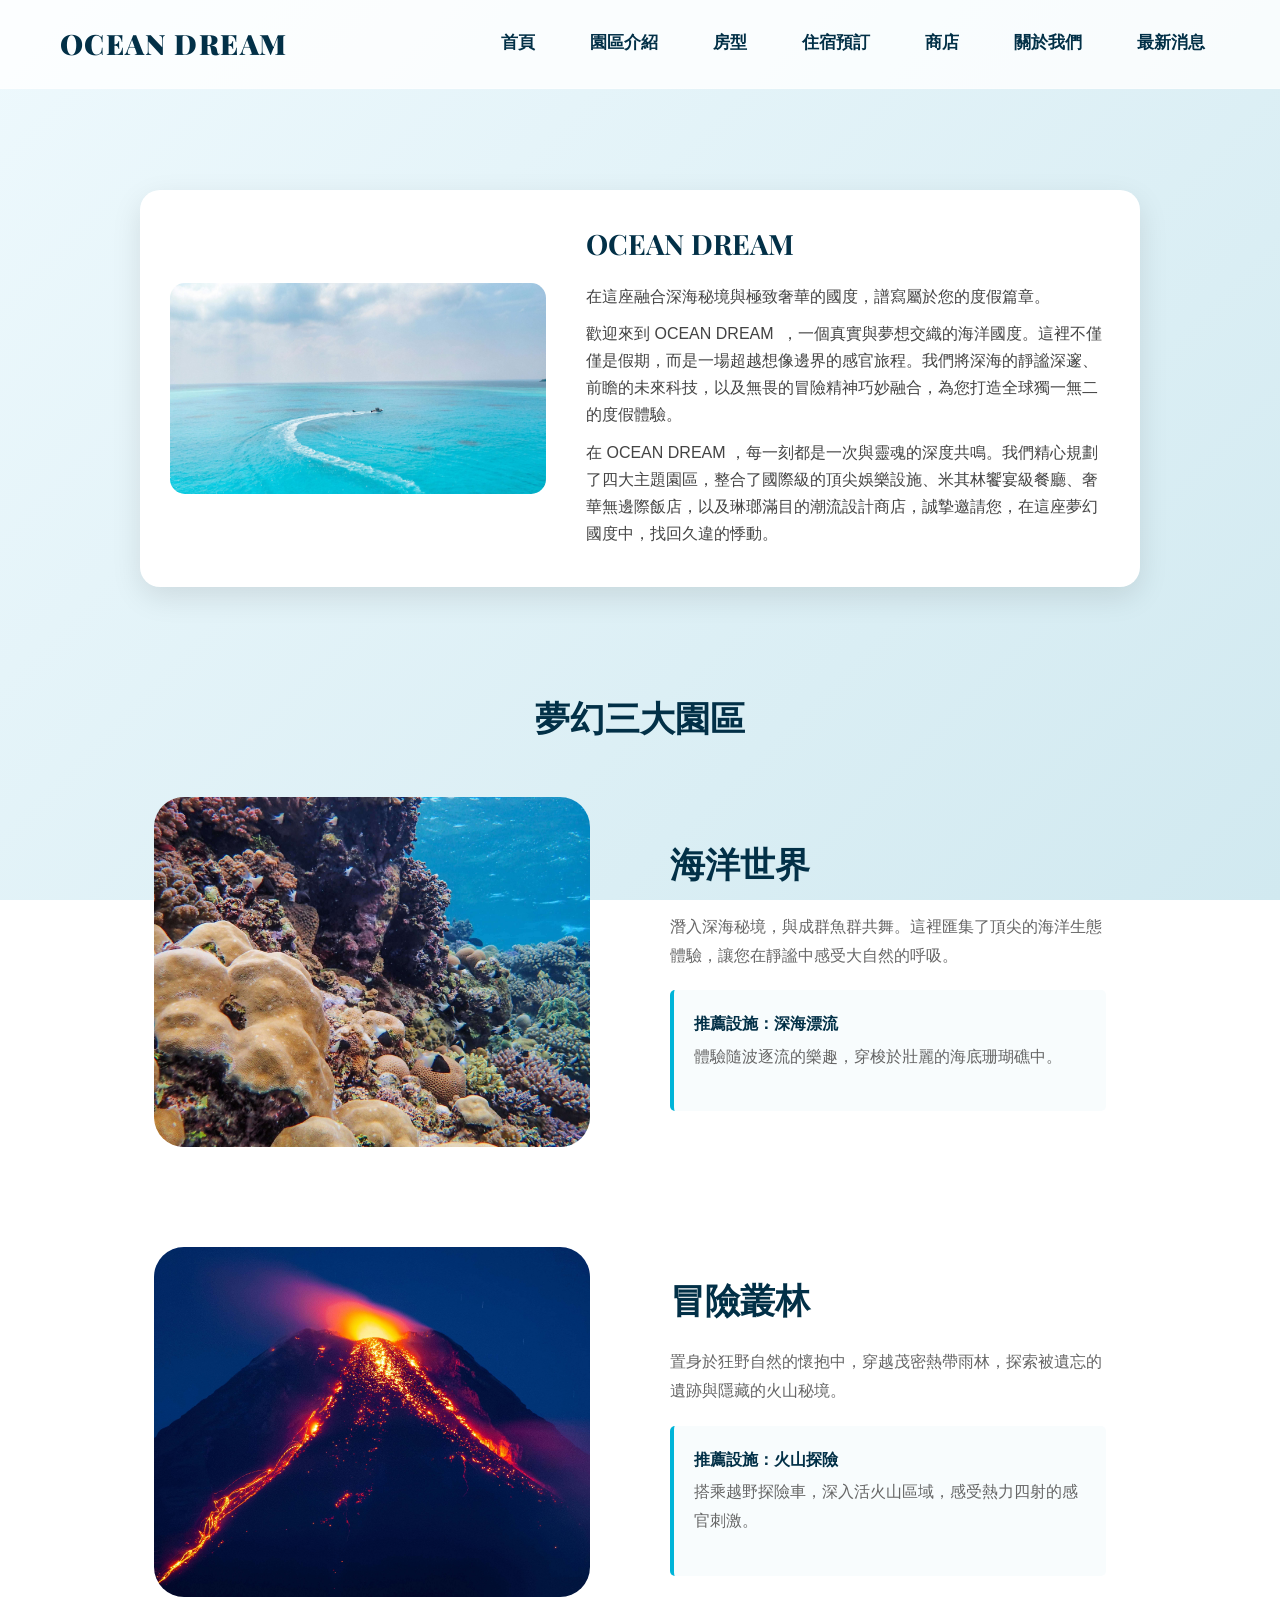
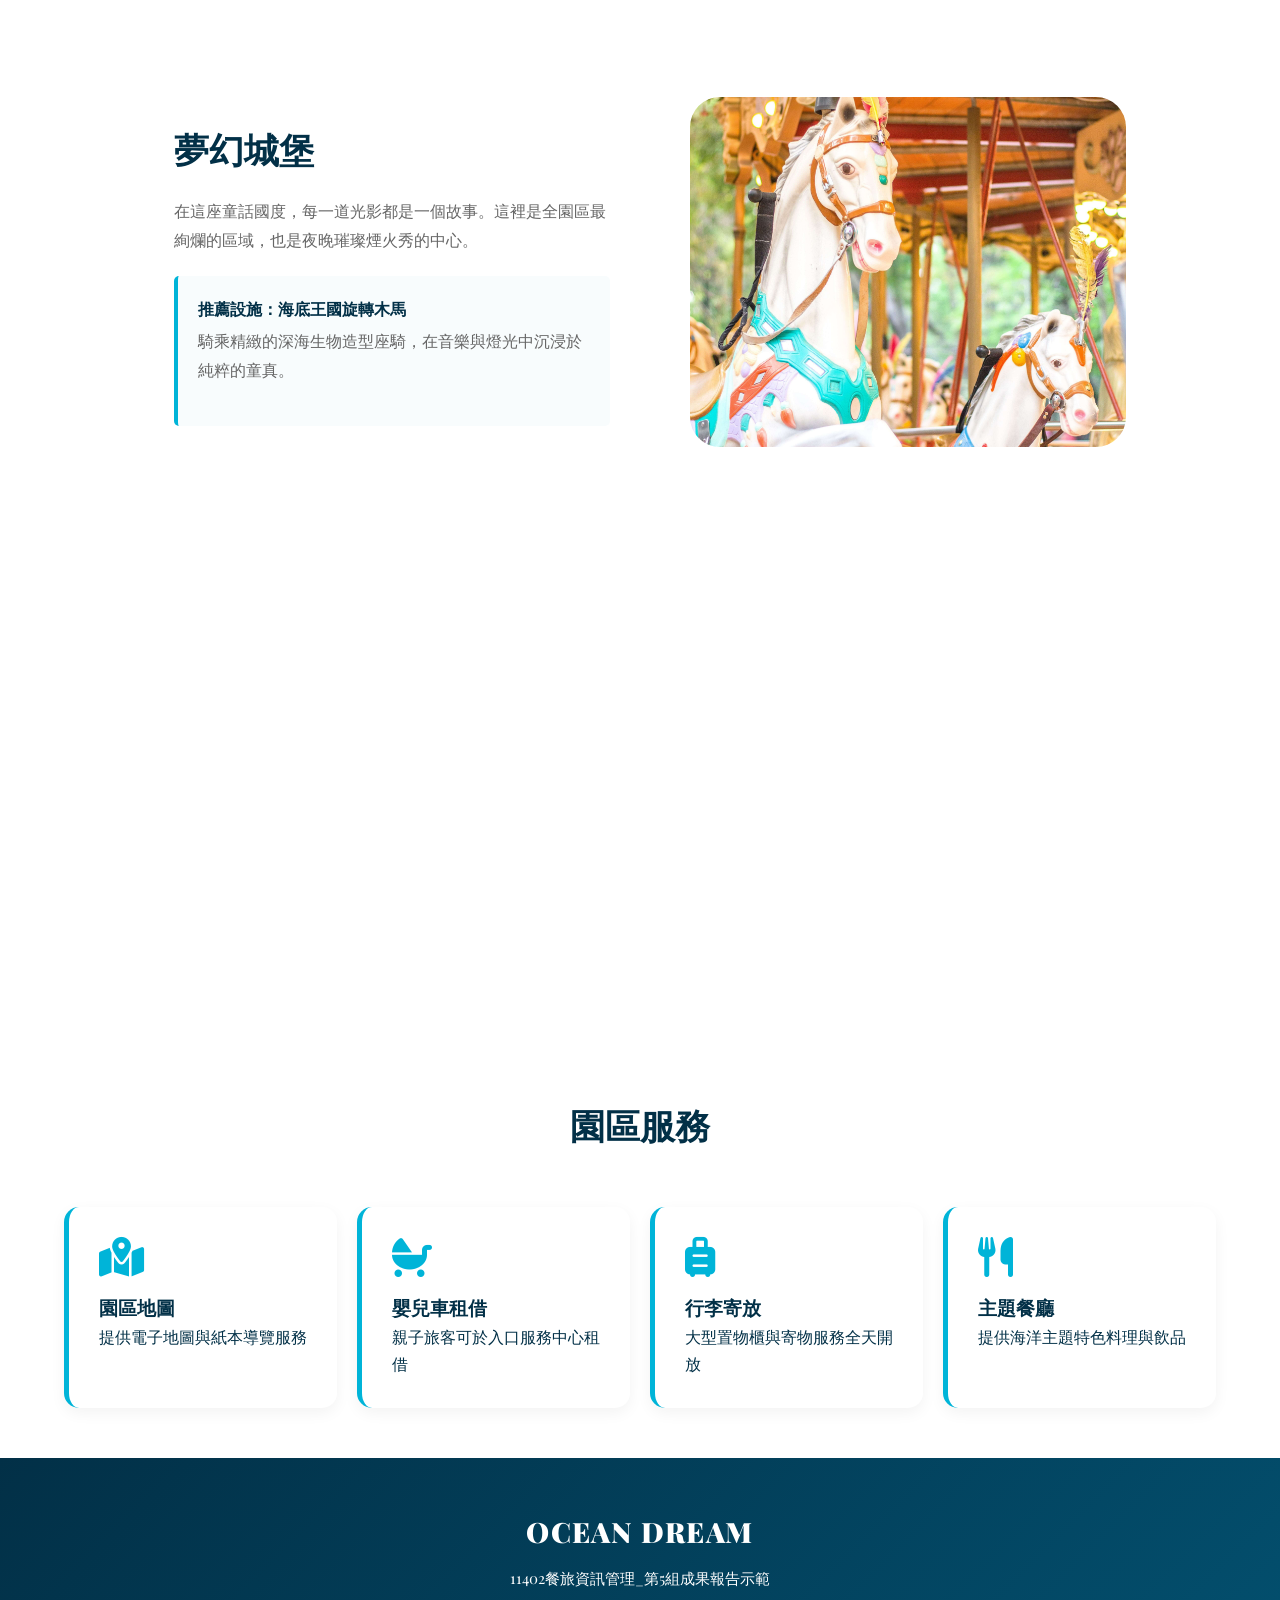
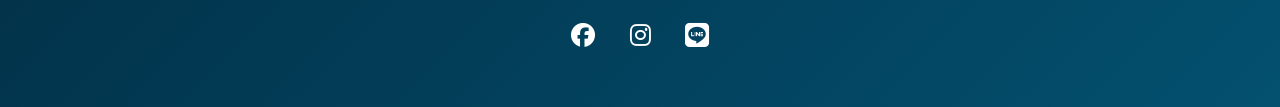
==== OCEAN DREAM/introduction.html @ 83efff12 "Add files via upload 11402餐旅資訊管理_第5組成果報告示範" ====
<!doctype html>
<html lang="zh-Hant-TW">
<head>
    <meta charset="utf-8">
    <link href="style.css" rel="stylesheet" type="text/css">
	<link rel="stylesheet" href="https://cdnjs.cloudflare.com/ajax/libs/font-awesome/6.5.1/css/all.min.css">
	<link rel="preconnect" href="https://fonts.googleapis.com">
<link rel="preconnect" href="https://fonts.gstatic.com" crossorigin>
<link href="https://fonts.googleapis.com/css2?family=Playfair+Display:wght@400;700;1000&display=swap" rel="stylesheet">
	
</head>


<nav class="navbar">
    <div class="logo">Ocean Dream</div>

    <ul class="nav-links">
        <li><a href="index.html">首頁</a></li>
        <li><a href="introduction.html">園區介紹</a></li>
        <li><a href="room.html">房型</a></li>
        <li><a href="order.html">住宿預訂</a></li>
        <li><a href="shop.html">商店</a></li>
        <li><a href="about.html">關於我們</a></li>
        <li><a href="news.html">最新消息</a></li>
    </ul>
</nav>
	<body class="page-intro">
<!-- Hero -->
	

<!-- ===== About ===== -->
<section>

    <div class="card-container">

        <div class="tour-card" style="width:100%; max-width:1000px;">
            <div class="card-content">

                <img src="images/intro1.jpg" alt="Ocean Dream">

                <div class="card-text">
                    <h3>OCEAN DREAM </h3>
                    <p class="highlight-text">在這座融合深海秘境與極致奢華的國度，譜寫屬於您的度假篇章。</p>
            
            <p>歡迎來到 OCEAN DREAM&nbsp; ，一個真實與夢想交織的海洋國度。這裡不僅僅是假期，而是一場超越想像邊界的感官旅程。我們將深海的靜謐深邃、前瞻的未來科技，以及無畏的冒險精神巧妙融合，為您打造全球獨一無二的度假體驗。</p>
      
            <p>在 OCEAN DREAM ，每一刻都是一次與靈魂的深度共鳴。我們精心規劃了四大主題園區，整合了國際級的頂尖娛樂設施、米其林饗宴級餐廳、奢華無邊際飯店，以及琳瑯滿目的潮流設計商店，誠摯邀請您，在這座夢幻國度中，找回久違的悸動。</p>
                </div>

            </div>
        </div>

    </div>
</section>

<!-- ===== Zones ===== -->
<section class="theme-park-section">
    <h2 class="section-title">夢幻三大園區</h2>

    <div class="park-item">
        <div class="park-img"><img src="images/intro2.jpg" alt="海洋世界"></div>
        <div class="park-desc">
            <h3>海洋世界</h3>
            <p>潛入深海秘境，與成群魚群共舞。這裡匯集了頂尖的海洋生態體驗，讓您在靜謐中感受大自然的呼吸。</p>
            <div class="highlight-ride">
                <strong>推薦設施：深海漂流</strong>
                <p>體驗隨波逐流的樂趣，穿梭於壯麗的海底珊瑚礁中。</p>
            </div>
        </div>
    </div>

    <div class="park-item">
        <div class="park-img"><img src="images/intro5.jpg" alt="冒險叢林"></div>
        <div class="park-desc">
            <h3>冒險叢林</h3>
            <p>置身於狂野自然的懷抱中，穿越茂密熱帶雨林，探索被遺忘的遺跡與隱藏的火山秘境。</p>
            <div class="highlight-ride">
                <strong>推薦設施：火山探險</strong>
                <p>搭乘越野探險車，深入活火山區域，感受熱力四射的感官刺激。</p>
            </div>
        </div>
    </div>

    <div class="park-item reverse">
        <div class="park-img"><img src="images/intro4.jpg" alt="夢幻城堡"></div>
        <div class="park-desc">
            <h3>夢幻城堡</h3>
            <p>在這座童話國度，每一道光影都是一個故事。這裡是全園區最絢爛的區域，也是夜晚璀璨煙火秀的中心。</p>
            <div class="highlight-ride">
                <strong>推薦設施：海底王國旋轉木馬</strong>
                <p>騎乘精緻的深海生物造型座騎，在音樂與燈光中沉浸於純粹的童真。</p>
            </div>
        </div>
    </div>
    </section>

<!-- ===== Show ===== -->
<section class="show-hero">
    <div class="hero-overlay"></div>
    <div class="hero-content">
        <h1>夜間煙火光影秀</h1>
        <p>每晚 8:00 盛大演出</p>
    </div>
</section>

<!-- ===== Services ===== -->
<!-- ===== Services 修正後結構 ===== -->
<section class="service-section">
    <div class="section-title"><strong>園區服務</strong></div>
    <!-- 這裡只留一個 .service-list -->
    <div class="service-list">
        <div class="service-item">
            <i class="fa-solid fa-map-location-dot"></i>
            <h3>園區地圖</h3>
            <p>提供電子地圖與紙本導覽服務</p>
        </div>
        <div class="service-item">
            <i class="fa-solid fa-baby-carriage"></i>
            <h3>嬰兒車租借</h3>
            <p>親子旅客可於入口服務中心租借</p>
        </div>
        <div class="service-item">
            <i class="fa-solid fa-suitcase-rolling"></i>
            <h3>行李寄放</h3>
            <p>大型置物櫃與寄物服務全天開放</p>
        </div>
        <div class="service-item">
            <i class="fa-solid fa-utensils"></i>
            <h3>主題餐廳</h3>
            <p>提供海洋主題特色料理與飲品</p>
        </div>
    </div>
</section>
</body>
<footer>
		<div class="footer-logo">Ocean Dream</div>
    	<p>11402餐旅資訊管理_第5組成果報告示範</p>

    	<div class="social-icons">
        	<a href="#"><i class="fab fa-facebook"></i></a>
        	<a href="#"><i class="fab fa-instagram"></i></a>
        	<a href="#"><i class="fab fa-line"></i></a>
        	
    	</div>
	</footer>
</html>
---- OCEAN DREAM/style.css ----
/* ===== Reset ===== */
:root {
    --primary: #00b4d8;
    --secondary: #023047;
    --white: #ffffff;
    --page-bg: #f4f9fc;
    --card-shadow: 0 10px 30px rgba(2, 48, 71, 0.08);
    --light-bg: #eaf3f8;
}

* {
    padding: 0;
    margin: 0; /* 修正：統一改為 margin: 0 */
    box-sizing: border-box;
}
/* 定義淡入動畫 */
@keyframes fadeIn {
    from { opacity: 0; transform: translateY(10px); }
    to { opacity: 1; transform: translateY(0); }
}

/* 應用動畫到頁面內容 */
body {
    animation: fadeIn 0.8s ease-out forwards;
}
body {
    font-family: 'Segoe UI', Tahoma, sans-serif;
    background: linear-gradient(135deg, #eef9fd, #d1e9f0);
    background-attachment: fixed;
    color: var(--secondary);
    line-height: 1.7;
    overflow-x: hidden;
    animation: fadeIn 0.8s ease-out forwards;
}
/* 修改這段即可：讓標題專用優雅字體 */
h1, h2, h3, .logo, .footer-logo { font-family: 'Playfair Display', serif; }


/* ===== Navbar ===== */
.navbar {
    position: fixed;
    top: 0;
    width: 100%;
    display: flex;
    justify-content: space-between;
    align-items: center;
    padding: 20px 60px;
    background: rgba(255, 255, 255, 0.8);
    backdrop-filter: blur(12px);
    border-bottom: 1px solid rgba(255, 255, 255, 0.3);
    z-index: 1000;
}

.logo {
    /* Logo 仍保留 Playfair Display 展現高級渡假村氛圍 */
    font-family: 'Playfair Display', serif;
    font-size: 28px;
    font-weight: 1000;
    color: #023047;
    letter-spacing: 0.05em;
    text-transform: uppercase;
}

.navbar ul {
    display: flex;
    list-style: none;
}

.navbar li {
    margin-left: 25px;
}

/* 導覽列極簡線條風格 */
.navbar a {
    text-decoration: none;
    color: #023047;
    font-family: 'Segoe UI', sans-serif;
    font-weight: 750;
    font-size: 17px;
    padding: 15px;
    transition: 0.3s;
    position: relative;
    background: transparent !important;
}

.navbar a:hover {
    color: #0077b6;
}

.navbar a::after {
    content: '';
    position: absolute;
    bottom: 5px;
    left: 50%;
    width: 0;
    height: 1.5px;
    background: #0077b6;
    transition: 0.3s ease-out;
    transform: translateX(-50%);
}

.navbar a:hover::after {
    width: 50%;
}

/* ===== Hero (首頁版) ===== */
/* 全站與頁面背景 */
.page-index {
	font-family: 'Playfair Display', serif;
    background-color: var(--page-bg);
}

/* ===== Hero (首頁版) ===== */
.page-index .hero {
    height: 100vh;
    background: linear-gradient(rgba(2, 48, 71, 0.6), rgba(2, 48, 71, 0.6)),url('images/index1.jpg');
    background-size: cover;
    background-position: center;
    display: flex;
    justify-content: center;
    align-items: center;
    text-align: center;
    color: #FFFFFF;
}
.page-index .hero-content h1 { font-size: 4rem; margin-bottom: 20px; font-weight: 800; }
.page-index .hero-content p { font-size: 1.5rem; margin-bottom: 30px; }
.page-index .cta-btn {
    background-color: #00b4d8;
    color: var(--white);
    padding: 15px 40px;
    border-radius: 50px;
    text-decoration: none;
    font-weight: bold;
    transition: .3s;
    display: inline-block;
}
.page-index .cta-btn:hover { transform: scale(1.05); box-shadow: 0 5px 15px rgba(0, 180, 216, 0.4); }

/* ===== Section Titles ===== */
.page-index section { padding: 80px 5%; }
.page-index .section-title { 
    text-align: center; font-size: 2.2rem; margin-bottom: 50px; 
    color: var(--secondary); font-weight: 800; 
}

/* ===== Featured Tours (卡片區) ===== */
.page-index .card-container { display: flex; justify-content: center; gap: 30px; flex-wrap: wrap; }
.page-index .tour-card { 
    width: 280px; background: var(--white); border-radius: 20px; overflow: hidden; 
    box-shadow: var(--card-shadow); transition: .3s; text-align: center; padding-bottom: 20px; 
}
.page-index .tour-card:hover { transform: translateY(-10px); }
.page-index .tour-card img { width: 100%; height: 200px; object-fit: cover; margin-bottom: 15px; }
/* 已修正：將 .page-home 改回 .page-index */
.page-index .tour-card h3 { margin: 10px 0; font-size: 1.5rem; color: var(--secondary); }
.page-index .tour-card hr { width: 50px; margin: 10px auto; border: 2px solid var(--primary); }

/* ===== Advantages (優勢區背景加深) ===== */
.page-index .advantages { background: #eaf3f8; } /* 這裡比全站背景稍微深一點點，創造層次 */
.page-index .advantages-container { display: grid; grid-template-columns: repeat(auto-fit, minmax(250px, 1fr)); gap: 30px; }
.page-index .advantage-card { background: var(--white); padding: 40px; border-radius: 20px; text-align: center; box-shadow: 0 5px 15px rgba(0,0,0,0.05); }
.page-index .advantage-card i { font-size: 3rem; color: var(--primary); margin-bottom: 20px; }

/* ===== Category Cards (園區展示) ===== */
.page-index .category-cards { display: flex; justify-content: center; gap: 20px; flex-wrap: wrap; }
.page-index .category-card { width: 250px; height: 350px; border-radius: 20px; overflow: hidden; position: relative; cursor: pointer; }
.page-index .category-card img { width: 100%; height: 100%; object-fit: cover; transition: .5s; }
.page-index .category-card:hover img { transform: scale(1.1); }
.page-index .category-card h3 { position: absolute; bottom: 20px; width: 100%; text-align: center; color: white; font-size: 1.5rem; text-shadow: 0 2px 5px rgba(0,0,0,0.5); }



/* ===== 園區介紹區塊 ===== */
.page-intro section { padding: 50px 5%; }
.page-intro .section-title { text-align: center; font-size: 2.2rem; margin-bottom: 50px; color: var(--secondary); font-weight: 800; }

.page-intro .card-container { display: flex; justify-content: center; gap: 30px; flex-wrap: wrap; }
.page-intro .tour-card { background: var(--white); border-radius: 20px; overflow: hidden; box-shadow: 0 10px 30px rgba(0,0,0,0.1); transition: .3s; margin-top: 140px;}
.page-intro .card-content { display: flex; align-items: center; gap: 40px; padding: 30px; }
.page-intro .card-content img { width: 40%; height: auto; border-radius: 15px; }
.page-intro .card-text { flex: 1; }
.page-intro .card-text h3 { margin-bottom: 15px; font-size: 28px; color: var(--secondary); }
.page-intro .card-text p { margin-bottom: 10px; font-size: 16px; color: #444; }

.page-intro .theme-park-section { padding: 50px 5%; max-width: 1100px; margin: 0 auto; }

.page-intro .park-item {
    display: flex;
    align-items: center;
    gap: 60px;
    margin-bottom: 100px;
}

.page-intro .park-item.reverse { flex-direction: row-reverse; }

/* 1. 確保外層容器限制圖片溢出，並保持圓角 */
.page-intro .park-img { 
    flex: 1; 
    overflow: hidden;         /* 關鍵：讓放大後的圖片不會超出圓角範圍 */
    border-radius: 30px;      /* 確保圓角設定在此 */
}

/* 2. 圖片樣式設定 */
.page-intro .park-img img { 
    width: 100%; 
    height: 350px; 
    object-fit: cover; 
    display: block;           /* 移除圖片底部預留的微小間隙 */
    
    /* 加入過渡效果，設定放大倍率的動畫過程 */
    transition: transform 0.6s cubic-bezier(0.25, 0.46, 0.45, 0.94); 
    
    /* 陰影建議移至此處或保持在 img 上 */
    box-shadow: 0 15px 35px rgba(0,0,0,0.1);
}

/* 3. 滑鼠懸停時的放大效果 */
.page-intro .park-item:hover .park-img img { 
    transform: scale(1.08);   /* 放大 8%，這種比例看起來最高級且自然 */
}
.page-intro .park-desc { flex: 1; padding: 20px; }
.page-intro .park-desc h3 { font-size: 2.2rem; color: var(--secondary); margin-bottom: 20px; }
.page-intro .park-desc p { color: #666; line-height: 1.8; margin-bottom: 20px; }

/* 推薦設施區塊 */
.page-intro .highlight-ride {
    background: #f8fcfd;
    padding: 20px;
    border-left: 4px solid var(--primary);
    border-radius: 5px;
}
.page-intro .highlight-ride strong { color: var(--secondary); display: block; margin-bottom: 5px; }

/* ===== 夜間活動區塊 (Show Hero) ===== */
.page-intro .show-hero {
    position: relative;
    height: 50vh; /* 比主 Hero 更短一點，更有強調感 */
    background: url('https://images.unsplash.com/photo-1533174072545-7a4b6ad7a6c3?w=1600') center/cover no-repeat fixed;
    display: flex;
    justify-content: center;
    align-items: center;
    text-align: center;
    color: white;
}

.page-intro .show-hero .hero-overlay {
    background: rgba(1, 15, 30, 0.7); /* 更深的深藍色遮罩，呼應夜晚 */
}

.page-intro .show-hero .hero-content {
    z-index: 1;
}

.page-intro .show-hero h2 {
    font-size: 3.5rem;
    font-family: 'Playfair Display', serif;
    margin-bottom: 10px;
    letter-spacing: 2px;
}

.page-intro .show-hero p {
    font-size: 1.2rem;
    letter-spacing: 5px;
    text-transform: uppercase;
    color: var(--accent); /* 使用亮色點綴 */
}

/* 增加一個裝飾性標籤 */
.page-intro .show-badge {
    display: inline-block;
    margin-top: 20px;
    padding: 5px 15px;
    border: 1px solid var(--white);
    font-size: 0.8rem;
    letter-spacing: 2px;
}
/* ===== 園區服務 ===== */
.page-intro .service-list { display: grid; grid-template-columns: repeat(auto-fit, minmax(250px, 1fr)); gap: 20px; max-width: 1200px; margin: 0 auto; }
.page-intro .service-item { background: white; padding: 30px; border-radius: 15px; border-left: 5px solid var(--primary); box-shadow: 0 5px 15px rgba(0,0,0,0.05); }
/* ===== 園區服務圖標樣式 ===== */
.page-intro .service-item i {
    font-size: 2.5rem;          /* 圖標大小 */
    color: var(--primary);      /* 使用你的品牌色 */
    margin-bottom: 15px;        /* 與標題間距 */
    display: block;             /* 讓圖標獨佔一行 */
    transition: transform 0.3s; /* 輕微動效 */
}
.page-intro .service-item:hover i {
    transform: scale(1.1);      /* 滑鼠移入時圖標輕微放大 */
}


/* ===== 房間頁面專屬 (page-room) ===== */

/* 1. 橫向滾動容器 */
.page-room .room-scroll-section { 
    padding: 80px 0; 
}

.page-room .scroll-container {
    display: flex;
    overflow-x: auto;
    gap: 30px;
    padding: 20px 5%;
    scrollbar-width: thin;
}

.page-room .scroll-container::-webkit-scrollbar { height: 8px; }
.page-room .scroll-container::-webkit-scrollbar-thumb { 
    background: var(--primary); 
    border-radius: 10px; 
}

/* 2. 滾動卡片樣式 */
.page-room .scroll-card {
    flex: 0 0 320px;
    background: white;
    padding: 20px;
    border-radius: 25px;
    box-shadow: var(--card-shadow);
    transition: 0.3s;
    text-align: center;
}

.page-room .scroll-card:hover { transform: translateY(-10px); }

.page-room .scroll-card img {
    width: 100%;
    height: 200px;
    object-fit: cover;
    border-radius: 20px;
    margin-bottom: 20px;
}

.page-room .scroll-card h3 { margin-bottom: 10px; color: var(--secondary); }
.page-room .scroll-card p { 
    font-size: 0.9rem; 
    color: #666; 
    margin-bottom: 15px; 
    height: 40px; 
}

.page-room .scroll-card .price { 
    font-weight: bold; 
    color: var(--primary); 
    margin-bottom: 15px; 
}

.page-room .scroll-card .cta-btn { 
    display: inline-block; 
    padding: 10px 25px; 
    border-radius: 50px; 
    background: var(--secondary); 
    color: white; 
    text-decoration: none; 
    transition: 0.3s;
}

.page-room .scroll-card .cta-btn:hover { background: var(--primary); }

/* 3. 標題樣式 */
.page-room .section-title{
    text-align: center;
    font-size: 2.2rem;
    margin-bottom: 30px;
    color: var(--secondary);
    font-weight: 800;
    margin-top: 80px;
}

/* ===== 尊榮設施區塊 (背景改為白色) ===== */
.page-room .room-amenities-list { 
    padding: 50px 5%; 
    max-width: 1100px; 
    margin: 40px auto; /* 增加與上下區塊的間距 */
    background-color: #ffffff; /* 設定背景為白色 */
    border-radius: 30px; /* 加入圓角，更有度假感 */
    box-shadow: 0 10px 40px rgba(0,0,0,0.03); /* 加入極輕微的陰影，讓白色浮起 */
}

.page-room .amenities-grid {
    display: grid;
    grid-template-columns: repeat(auto-fit, minmax(250px, 1fr));
    gap: 40px;
}

.page-room .amenity-item {
    padding: 30px;
    text-align: center;
    transition: 0.3s;
    border-radius: 20px;
}

/* 圖標樣式 */
.page-room .amenity-item i {
    font-size: 3rem;
    color: var(--primary);
    margin-bottom: 25px;
    display: block;
    transition: 0.3s;
}

.page-room .amenity-item:hover i {
    transform: scale(1.15);
    color: var(--secondary);
}

/* 文字樣式 */
.page-room .amenity-item h3 {
    font-size: 1.4rem;
    margin-bottom: 15px;
    color: var(--secondary);
}

.page-room .amenity-item p {
    color: #666;
    line-height: 1.6;
    font-size: 1rem;
}

/* ===== 住宿預訂頁面專屬樣式 (page-order) ===== */

.page-order .booking-section { 
    padding: 100px 5%; 
    min-height: 80vh;
}

.page-order .booking-container {
    max-width: 600px;
    margin-top: 20px;
    margin-right: auto;
    margin-left: auto;
    margin-bottom: 0;
    background: white;
    padding: 40px;
    border-radius: 20px;
    box-shadow: var(--card-shadow);
}

.page-order .section-title { 
    text-align: center; 
    font-size: 2rem; 
    margin-bottom: 30px; 
    color: var(--secondary); 
}
/* 容器層：確保內部元素置中 */
.page-order .form-header {
    text-align: center;
    margin-bottom: 30px;
}

/* 主標題：稍微放大並加粗 */
.page-order .section-title { 
    font-size: 2rem;
    margin-bottom: 10px; /* 控制與小字的距離 */
    color: var(--secondary);
    font-weight: 700;
}

/* 小字副標題：優雅、輕盈 */
.page-order .section-subtitle {
    color: var(--secondary);
    font-size: 1rem;
    font-weight: 300;
    opacity: 0.8;
    margin: 0;
    line-height: 1.5;
}
.page-order .form-group { margin-bottom: 20px; }

.page-order .form-group label { 
    display: block; 
    margin-bottom: 8px; 
    color: var(--secondary); 
    font-weight: bold; 
}

.page-order .form-group input, 
.page-order .form-group select { 
    width: 100%; 
    padding: 12px; 
    border: 1px solid #ddd; 
    border-radius: 10px; 
    font-size: 1rem; 
}

.page-order .date-inputs { display: flex; gap: 10px; }

.page-order .total-price { 
    font-size: 1.5rem; 
    color: var(--primary); 
    font-weight: 800; 
    margin: 25px 0; 
    text-align: center; 
    padding: 15px;
    background: #f8fcfd;
    border-radius: 10px;
}

.page-order .cta-btn { 
    width: 100%; 
    border: none; 
    cursor: pointer; 
    font-size: 1.1rem; 
    background-color: var(--primary);
    color: white;
    padding: 15px;
    border-radius: 50px;
    transition: 0.3s;
}

.page-order .cta-btn:hover { 
    background-color: var(--secondary); 
	transform: translateY(-3px);
    box-shadow: 0 5px 15px rgba(0,0,0,0.2); 
}


/* 商店頁面專屬佈局 */
.page-shop .shop-section { 
    padding: 80px 10%; 
    background: 0 10px 30px rgba(2, 48, 71, 0.08);
}
.page-shop .shop-header { text-align: center; margin-top: 60px; margin-bottom: 80px; }


/* 標題與內文 */
.page-shop .shop-header .section-title {
    font-size: 3rem;
    color: var(--secondary);
    margin-bottom: 25px;
    letter-spacing: 2px; /* 增加字距，顯得貴氣 */
    text-transform: uppercase;
}

.page-shop .shop-header .shop-intro {
    font-size: 1rem;
    line-height: 2;
    color: var(--secondary);
    margin-top: 0;
    margin-bottom: 0;
    font-weight: 300;
}

/* 裝飾線：增加細節質感 */
.page-shop .header-line {
    width: 60px;
    height: 2px;
    background: var(--primary);
    margin-top: 0;
    margin-right: auto;
    margin-left: auto;
    margin-bottom: 30px;
}
/* 分類區塊樣式 */
.page-shop .category-block { margin-bottom: 80px; }
.page-shop .category-title { 
    font-size: 1.6rem; color: var(--secondary); margin-bottom: 30px; 
    border-bottom: 2px solid var(--secondary); padding-bottom: 10px; display: inline-block;
}
.page-shop .category-title i { color: var(--primary)}

/* 網格系統 (3欄位) */
.page-shop .shop-grid { 
    display: grid; grid-template-columns: repeat(auto-fit, minmax(300px, 1fr)); gap: 40px; 
}

/* 商品卡片質感 */
.page-shop .product-card { 
    text-align: center; 
    background: #ffffff; /* 強制設定白色背景 */
    border: 1px solid #f0f0f0; /* 給一個淡淡的邊框，區隔白色背景 */
    padding: 20px; 
    border-radius: 15px; 
    transition: 0.4s; 
    box-shadow: 0 4px 6px rgba(0,0,0,0.03); /* 加入極淡的陰影，讓白色卡片有層次 */
}

.page-shop .product-card:hover { 
    transform: translateY(-10px); 
    box-shadow: 0 15px 30px rgba(0,0,0,0.1); /* 滑鼠滑過時加深陰影，產生「浮起來」的效果 */
}
.page-shop .product-card img { width: 100%; height: 280px; object-fit: cover; border-radius: 10px; margin-bottom: 20px; }
.page-shop .product-card .price { color: var(--primary); font-weight: bold; margin-bottom: 10px; }
.page-shop .product-card .description { font-size: 0.9rem; color: #666; height: 50px; margin-bottom: 20px; }

/* 按鈕風格 */
.page-shop .add-to-cart { 
    background: transparent; border: 1px solid var(--secondary); color: var(--secondary);
    padding: 10px 25px; border-radius: 5px; cursor: pointer; transition: 0.3s;
}
.page-shop .add-to-cart:hover { background: var(--secondary); color: #fff; }

/* 底部服務區 */
.page-shop .shop-support i { font-size: 2rem; color: var(--primary); margin-bottom: 15px; }
.page-shop .shop-support { text-align: center; margin-top: 50px; padding: 50px; border-top: 1px solid #eee; background-color: #FFFFFF; background-color: transparent}


/* 內容區塊 */
.page-about .about-content { padding: 80px 10%; background:  0 10px 30px rgba(2, 48, 71, 0.08)}
.page-about .info-block { text-align: center; max-width: 800px; margin: 0 auto 80px; margin-top: 100px;}
.page-about .info-block {
	font-size: 1rem;
	}
.page-about .contact-card {
    background: #f9f9f9;
    padding: 40px;
    border-radius: 20px;
    text-align: left;
    margin-bottom: 50px;
}

.page-about .contact-card1{
    background: #f9f9f9;
    padding: 40px;
    border-radius: 20px;
    text-align: center;
    margin-bottom: 50px;
}
.page-about .contact-card h3{
    font-size: 1.5rem;    /* 標題放大 */
    margin-bottom: 25px;
    color: var(--secondary);
    text-align: center;
} 
.page-about .contact-card1 h3 {
    font-size: 1.5rem;    /* 標題放大 */
    margin-bottom: 8px;
    color: var(--secondary);
}
.page-about .contact-card i {
    font-size: 1.5rem;
    color: var(--primary);
}

.page-about .contact-card1 i {
    font-size: 1.5rem;
    color: var(--primary);
}
/* 交通選項區塊 */
.page-about .transport-option {
    margin-bottom: 25px;
    padding-left: 15px;
    border-left: 3px solid var(--primary); /* 左側邊線作為視覺裝飾 */
}

.page-about .transport-option h4 {
	font-size: 1.1rem;
	margin: 0 0 8px 0;
    color: var(--secondary);
    display: flex;
    align-items: center;
    gap: 10px;
}

.page-about .transport-option p {
    font-size: 1rem;
    color: #666;
    line-height: 1.6;
}

/* 地圖容器微調 */
.page-about .map-container {
    margin-top: 30px;
    border-radius: 10px;
    overflow: hidden;
    box-shadow: 0 5px 15px rgba(0,0,0,0.1);
}

/* 地圖佔位符 */
.page-about .map-placeholder { 
    background: #eee; height: 200px; margin-top: 20px; display: flex; 
    align-items: center; justify-content: center; border-radius: 10px; 
}

/* 聯絡列表 */
.page-about .contact-list { list-style: none; padding: 0; margin: 20px 0; }
.page-about .contact-list li { margin-bottom: 10px; }

/* 按鈕 */
.page-about .contact-btn { 
    display: inline-block; 
    padding: 12px 30px; 
    background: var(--primary); 
    color: white; 
    border-radius: 5px; 
    text-decoration: none; 
    margin-top: 20px;
    
    /* 核心：定義過渡效果 */
    transition: all 0.4s ease; 
    border: 2px solid var(--primary); /* 預留邊框，避免 hover 時變形 */
}

/* 滑鼠懸停後的樣式 */
.page-about .contact-btn:hover {
    background: transparent; /* 背景變透明，露出邊框 */
    color: var(--primary);    /* 文字變成品牌色 */
    cursor: pointer;
    transform: translateY(-3px); /* 輕微上浮，增加立體感 */
    box-shadow: 0 10px 20px rgba(0,0,0,0.15); /* 增加陰影，強化浮起效果 */
}



/* --- 最新消息頁面專屬樣式 --- */

/* 頁面標題區 */

.page-news .news-container { padding: 50px 10%; max-width: 1300px; margin: 0 auto; }

/* 焦點新聞 (Feature) */
/* 外層容器 */
.page-news .news-features-wrapper {
    display: flex;
    flex-direction: column;
    gap: 80px; /* 每一則新聞間的距離 */
    padding: 50px 10%;
}

/* 基礎設定 */
.page-news .news-feature {
    display: flex;
    align-items: center;
    gap: 60px;
    padding: 30px; /* 給予一點內邊距，方便陰影顯示 */
    border-radius: 25px;
    transition: all 0.5s ease; /* 平滑過渡效果 */
    background: transparent;
}

.page-news .news-feature img {
    width: 50%;
    height: 350px;
    object-fit: cover;
    border-radius: 20px;
    transition: transform 0.6s ease; /* 圖片放大動畫 */
}
.page-news .news-feature:hover {
    background: #ffffff; /* 懸停時出現淺色底，凸顯該區塊 */
    box-shadow: 0 20px 40px rgba(0,0,0,0.08); /* 浮起感 */
}
.page-news .news-feature:hover img {
    transform: scale(1.03); /* 圖片微微放大 */
}
.page-news .read-more {
    display: inline-block;
    transition: 0.3s;
}
.page-news .news-feature:hover .read-more {
    padding-left: 10px; /* 懸停時文字向右輕微移動，引導點擊 */
    color: var(--secondary); /* 顏色變化 */
}

.page-news .feature-content { width: 50%; }

/* 核心技巧：偶數項 (第2則) 將左右順序顛倒 */
.page-news .news-feature:nth-child(even) {
    flex-direction: row-reverse;
}

/* 響應式：手機版自動恢復直向排列 */
@media (max-width: 768px) {
    .page-news .news-feature,
    .page-news .news-feature:nth-child(even) {
        flex-direction: column;
    }
    .page-news .news-feature img,
    .page-news .feature-content {
        width: 100%;
    }
}
.page-news .feature-content h3 { font-size: 2rem; color: var(--secondary); margin: 15px 0; }

/* 消息列表格線 */
.page-news .news-grid { display: grid; grid-template-columns: repeat(3, 1fr); gap: 30px; margin-top: 100px;}
.page-news .news-card { padding: 20px; border: 1px solid #eee; border-radius: 15px; background: #fff; transition: 0.3s; }
.page-news .news-card:hover { border-color: var(--primary); }

/* 標籤樣式 */
.page-news .tag { 
    display: inline-block; font-size: 0.8rem; background: #eef7f9; 
    color: var(--primary); padding: 5px 12px; border-radius: 20px; margin-bottom: 15px; 
}

.page-news .read-more { color: var(--primary); font-weight: bold; text-decoration: none; border-bottom: 2px solid var(--primary); }


/* ===== Footer ===== */
footer {
    background: linear-gradient(135deg, #023047, #03506f);
    color: white;
    text-align: center;
    padding: 50px 10px;
    font-family: 'Segoe UI', sans-serif;
}

footer h2 {
    font-family: 'Playfair Display', serif;
    font-size: 36px;
    margin-bottom: 15px;
}
.footer-logo {
    font-family: 'Playfair Display', serif;
    font-size: 28px;
    font-weight: 1000;
    color: #FFFFFF;
    letter-spacing: 0.05em;
    text-transform: uppercase;
    margin-bottom: 10px; /* 與下方文字的距離 */
}

footer p {
    font-family: 'Playfair Display', sans-serif;
	font-size: 15px;
    }
.social-icons { margin-top: 25px; }

.social-icons a {
    color: white;
    margin: 0 15px;
    font-size: 24px;
    transition: 0.3s;
}

.social-icons a:hover { color: #90e0ef; }

.copyright {
    margin-top: 35px;
    color: #bbb;
    font-size: 14px;
}

/* ===== RWD ===== */
@media(max-width: 992px) {
    .navbar { flex-direction: column; padding: 15px; }
    .navbar ul { margin-top: 15px; flex-wrap: wrap; justify-content: center; }
}

@media(max-width: 480px) {
    .navbar li { margin: 0 8px; }
    .navbar a { font-size: 14px; }
}
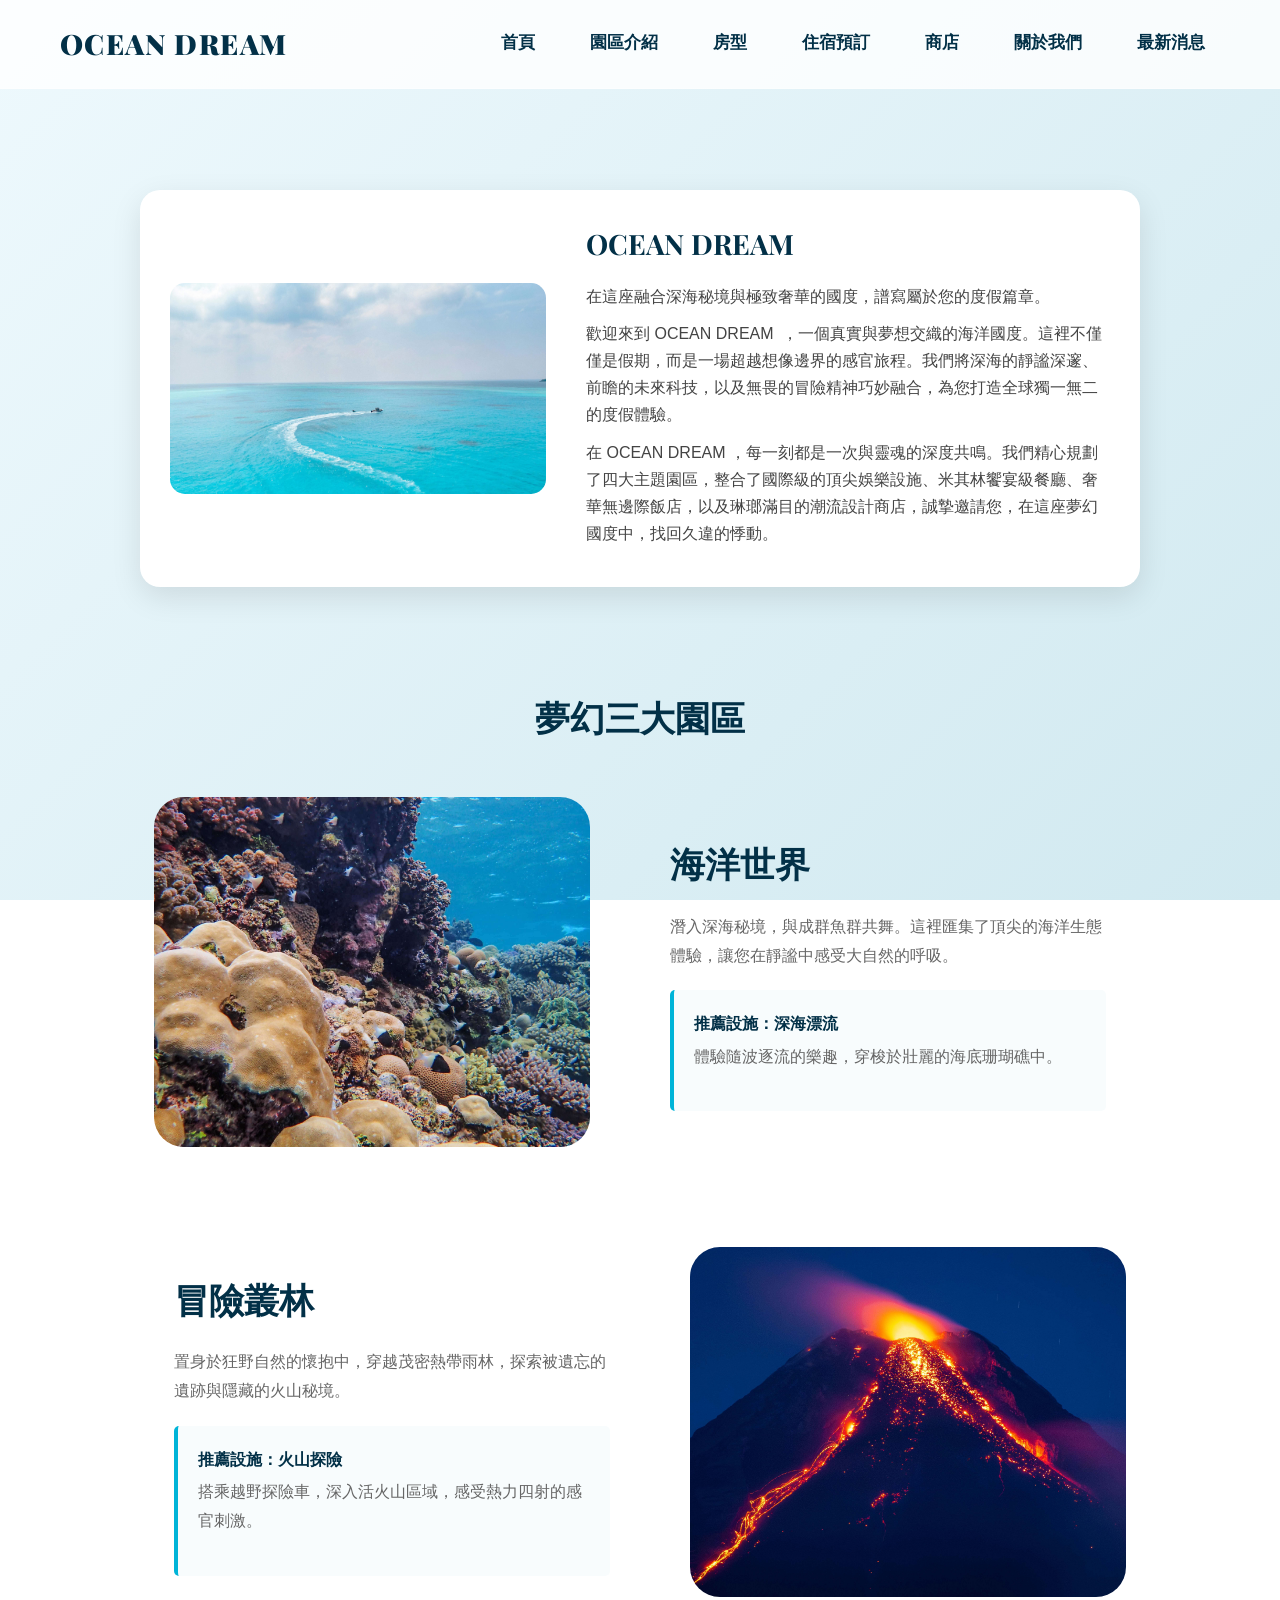
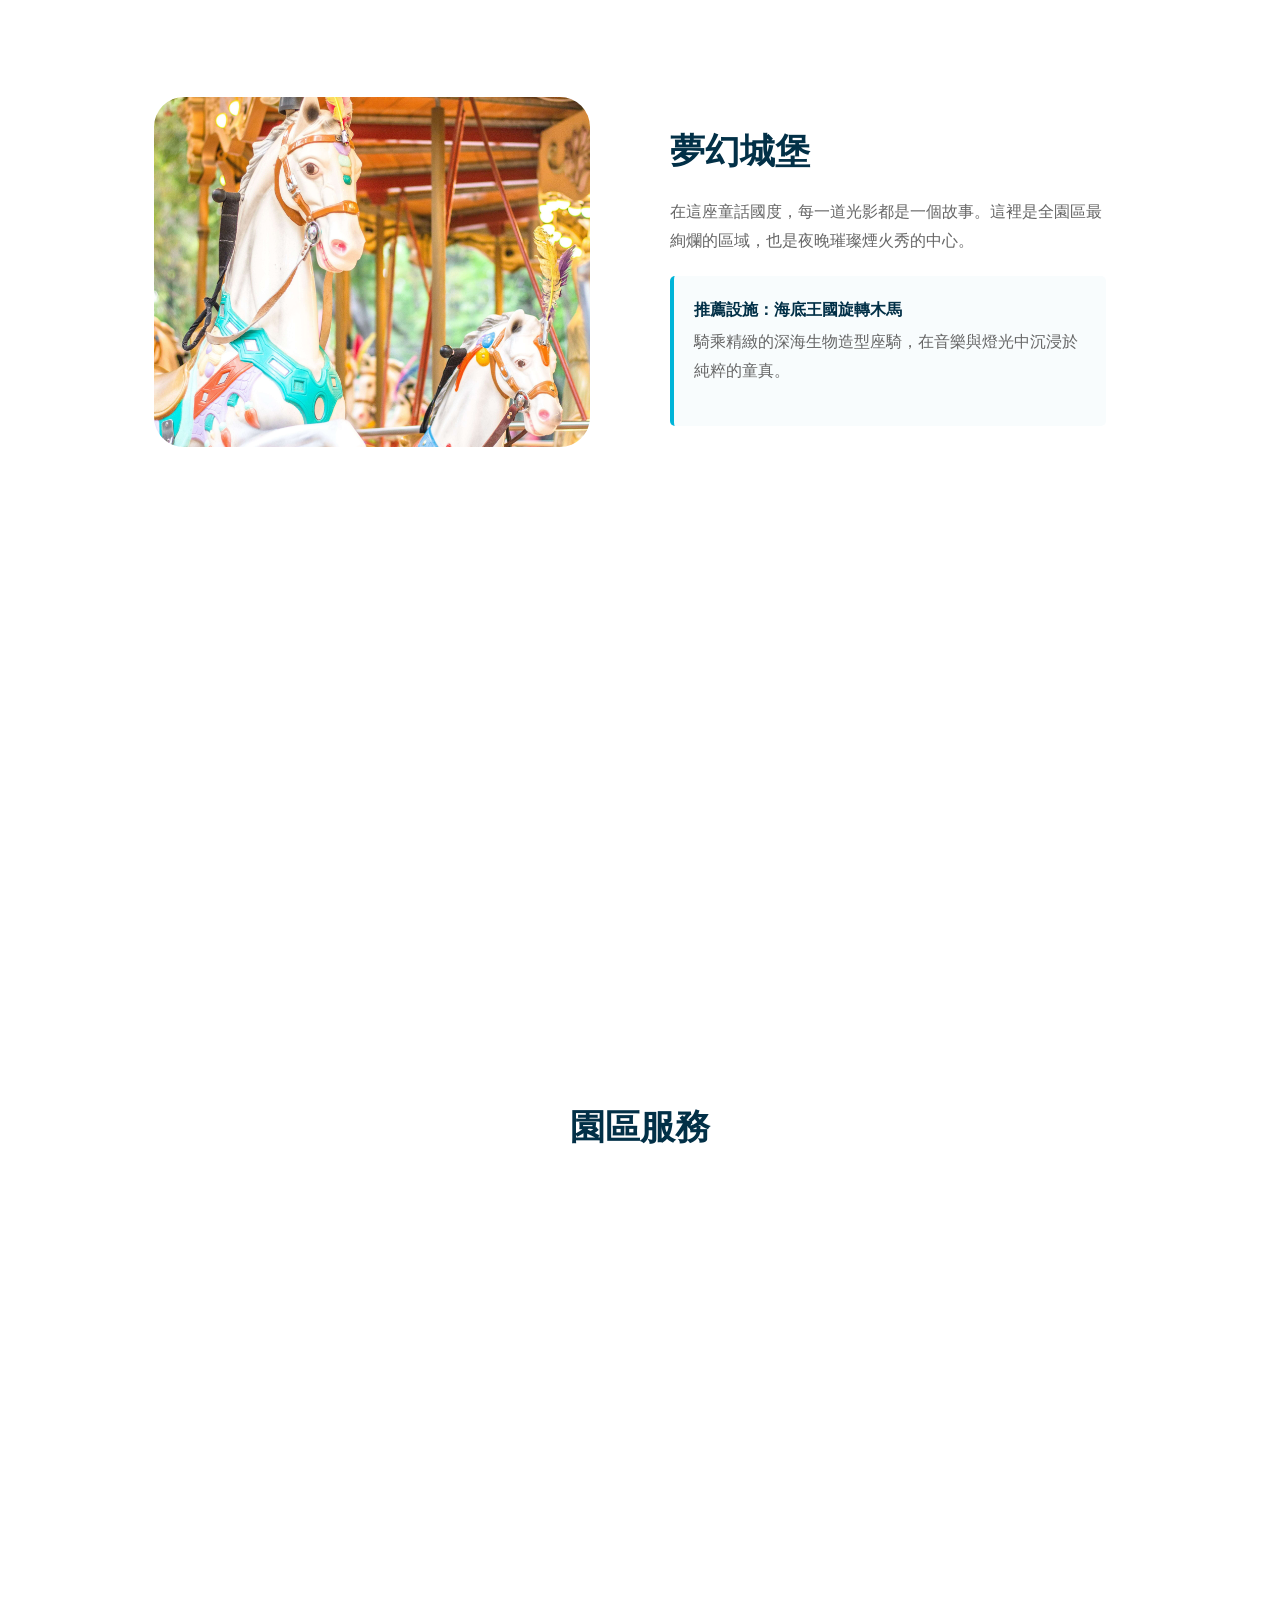
==== commit 43c8a6b7: "Update introduction.html" ====
--- a/OCEAN DREAM/introduction.html
+++ b/OCEAN DREAM/introduction.html
@@ -69,7 +69,7 @@
         </div>
     </div>
 
-    <div class="park-item">
+    <div class="park-item reverse">
         <div class="park-img"><img src="images/intro5.jpg" alt="冒險叢林"></div>
         <div class="park-desc">
             <h3>冒險叢林</h3>
@@ -81,7 +81,7 @@
         </div>
     </div>
 
-    <div class="park-item reverse">
+    <div class="park-item">
         <div class="park-img"><img src="images/intro4.jpg" alt="夢幻城堡"></div>
         <div class="park-desc">
             <h3>夢幻城堡</h3>
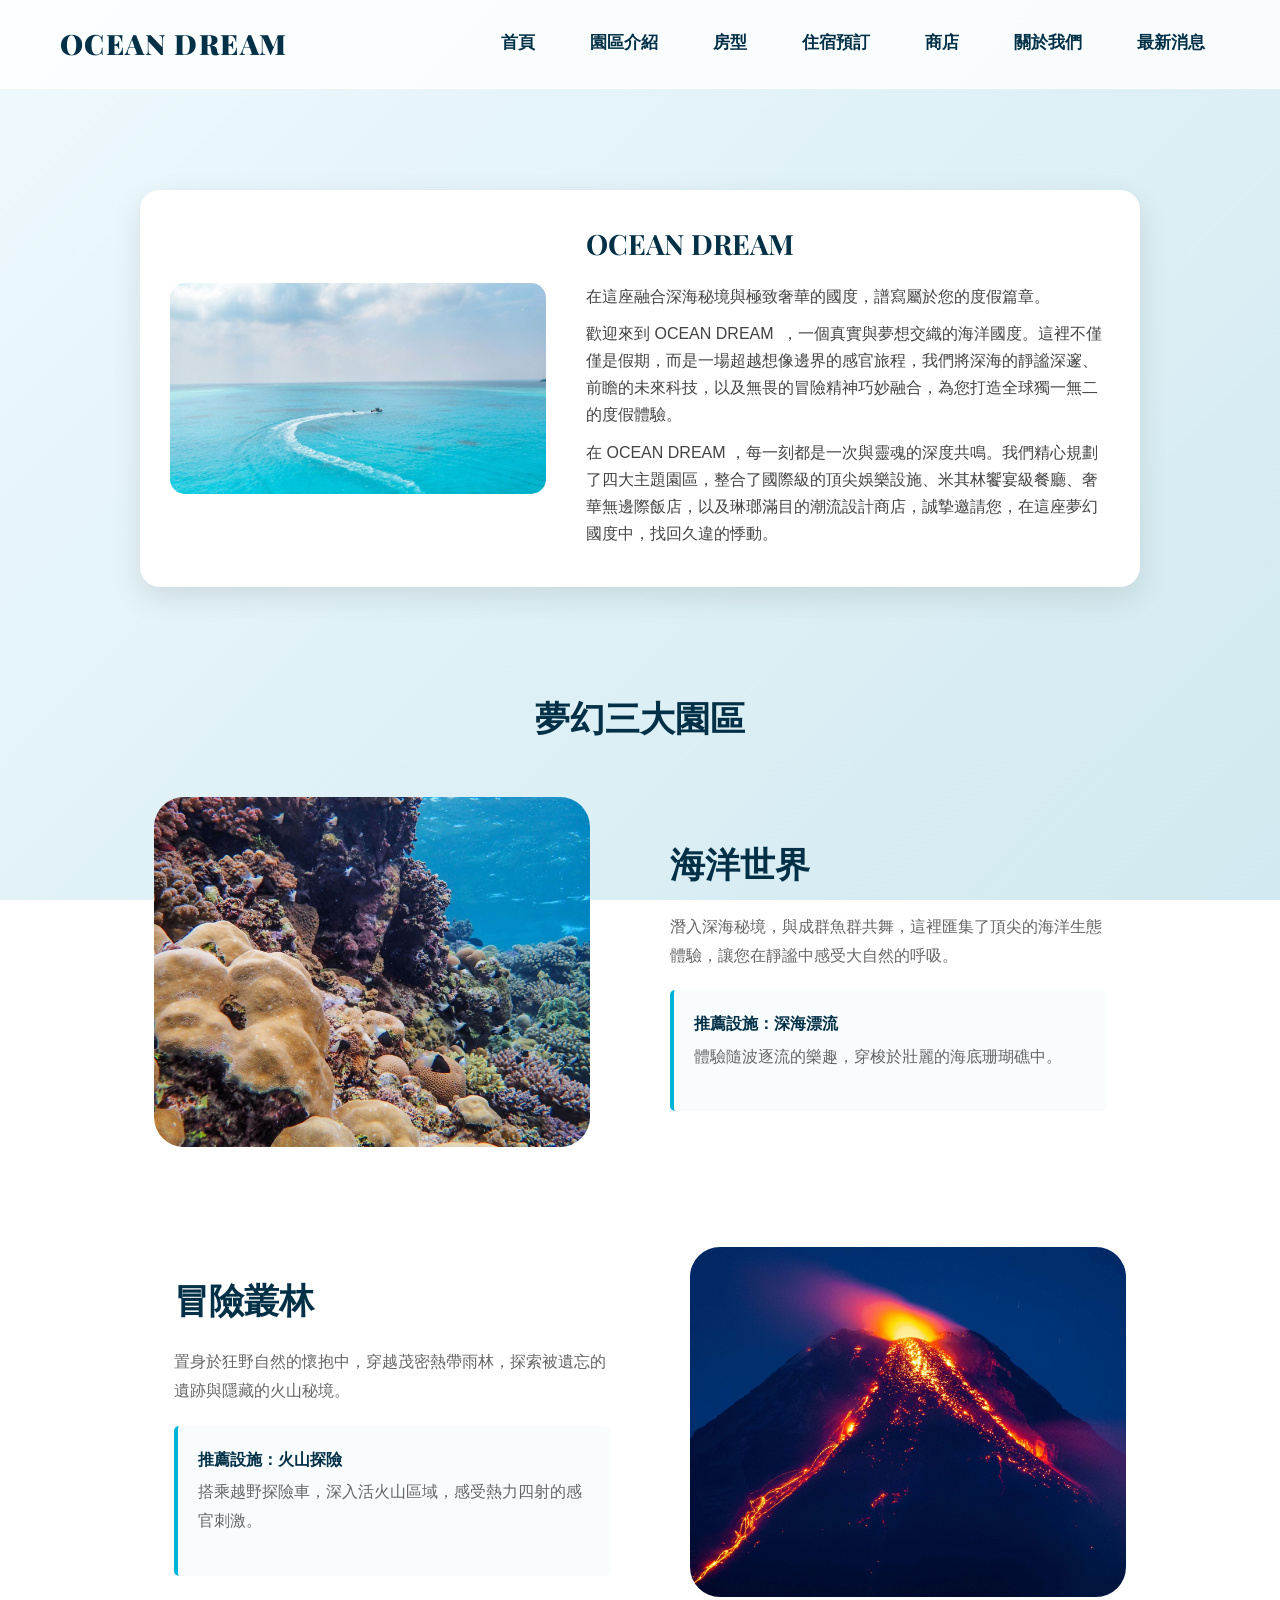
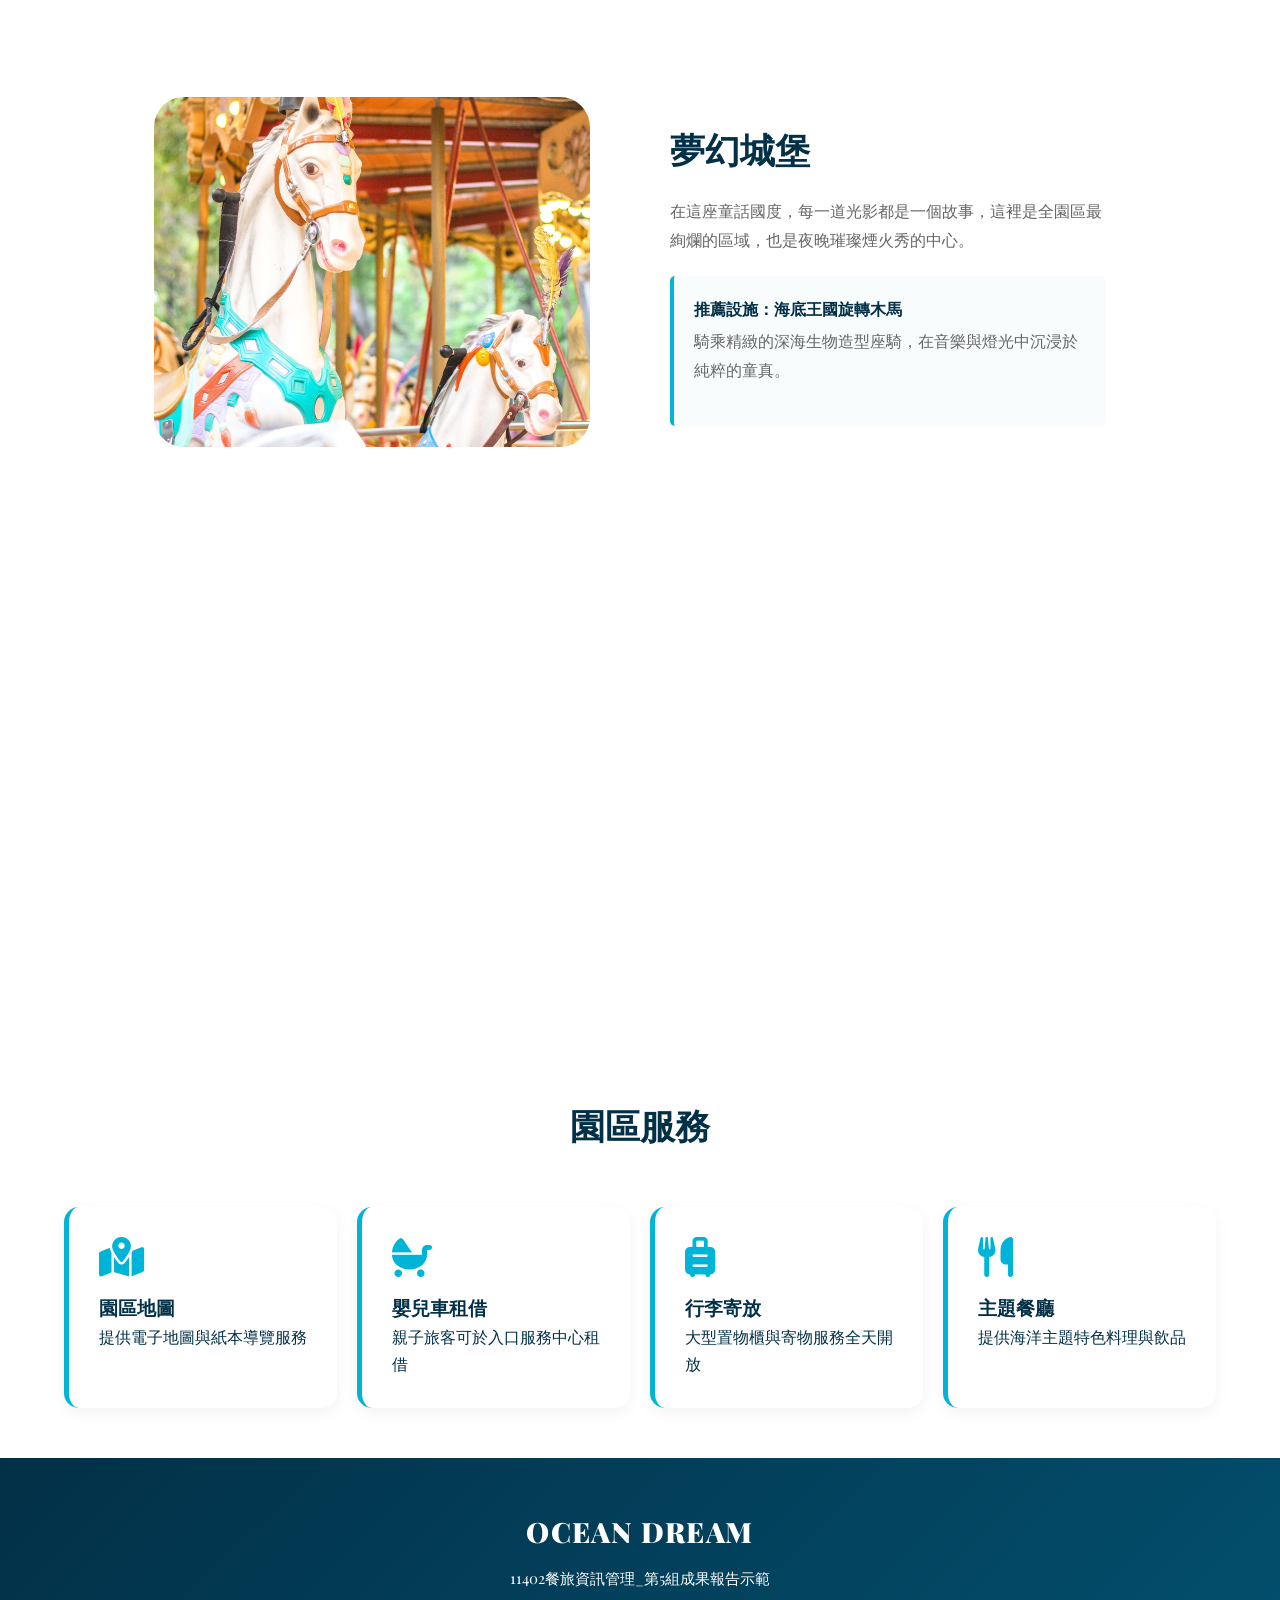
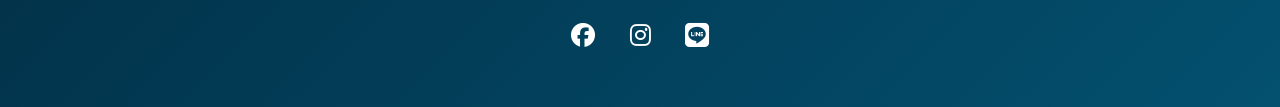
==== commit 22f3f1e3: "Update introduction.html" ====
--- a/OCEAN DREAM/introduction.html
+++ b/OCEAN DREAM/introduction.html
@@ -42,7 +42,7 @@
                     <h3>OCEAN DREAM </h3>
                     <p class="highlight-text">在這座融合深海秘境與極致奢華的國度，譜寫屬於您的度假篇章。</p>
             
-            <p>歡迎來到 OCEAN DREAM&nbsp; ，一個真實與夢想交織的海洋國度。這裡不僅僅是假期，而是一場超越想像邊界的感官旅程。我們將深海的靜謐深邃、前瞻的未來科技，以及無畏的冒險精神巧妙融合，為您打造全球獨一無二的度假體驗。</p>
+            <p>歡迎來到 OCEAN DREAM&nbsp; ，一個真實與夢想交織的海洋國度。這裡不僅僅是假期，而是一場超越想像邊界的感官旅程，我們將深海的靜謐深邃、前瞻的未來科技，以及無畏的冒險精神巧妙融合，為您打造全球獨一無二的度假體驗。</p>
       
             <p>在 OCEAN DREAM ，每一刻都是一次與靈魂的深度共鳴。我們精心規劃了四大主題園區，整合了國際級的頂尖娛樂設施、米其林饗宴級餐廳、奢華無邊際飯店，以及琳瑯滿目的潮流設計商店，誠摯邀請您，在這座夢幻國度中，找回久違的悸動。</p>
                 </div>
@@ -61,7 +61,7 @@
         <div class="park-img"><img src="images/intro2.jpg" alt="海洋世界"></div>
         <div class="park-desc">
             <h3>海洋世界</h3>
-            <p>潛入深海秘境，與成群魚群共舞。這裡匯集了頂尖的海洋生態體驗，讓您在靜謐中感受大自然的呼吸。</p>
+            <p>潛入深海秘境，與成群魚群共舞，這裡匯集了頂尖的海洋生態體驗，讓您在靜謐中感受大自然的呼吸。</p>
             <div class="highlight-ride">
                 <strong>推薦設施：深海漂流</strong>
                 <p>體驗隨波逐流的樂趣，穿梭於壯麗的海底珊瑚礁中。</p>
@@ -85,7 +85,7 @@
         <div class="park-img"><img src="images/intro4.jpg" alt="夢幻城堡"></div>
         <div class="park-desc">
             <h3>夢幻城堡</h3>
-            <p>在這座童話國度，每一道光影都是一個故事。這裡是全園區最絢爛的區域，也是夜晚璀璨煙火秀的中心。</p>
+            <p>在這座童話國度，每一道光影都是一個故事，這裡是全園區最絢爛的區域，也是夜晚璀璨煙火秀的中心。</p>
             <div class="highlight-ride">
                 <strong>推薦設施：海底王國旋轉木馬</strong>
                 <p>騎乘精緻的深海生物造型座騎，在音樂與燈光中沉浸於純粹的童真。</p>
--- a/OCEAN DREAM/style.css
+++ b/OCEAN DREAM/style.css
@@ -770,6 +770,7 @@
         width: 100%;
     }
 }
+.page-news .news-card h3 {margin-bottom: 15px;}
 .page-news .feature-content h3 { font-size: 2rem; color: var(--secondary); margin: 15px 0; }
 
 /* 消息列表格線 */
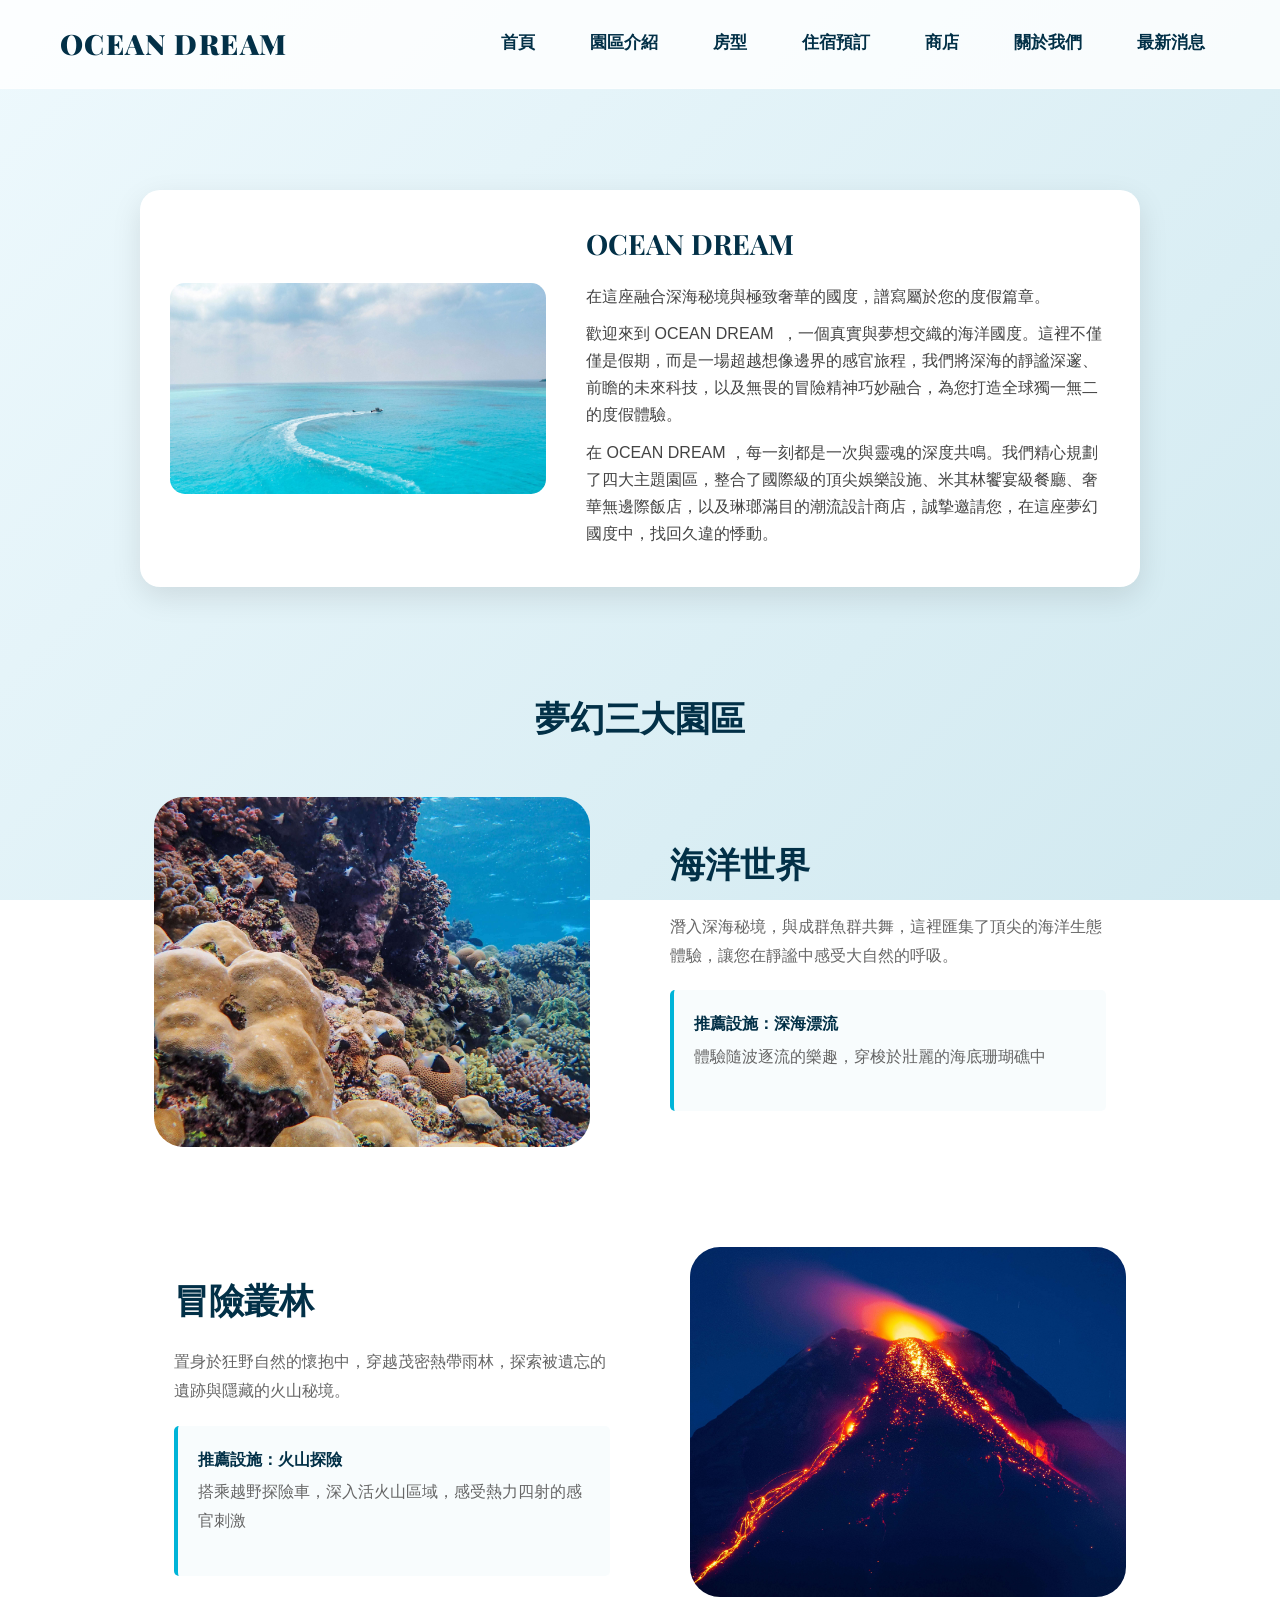
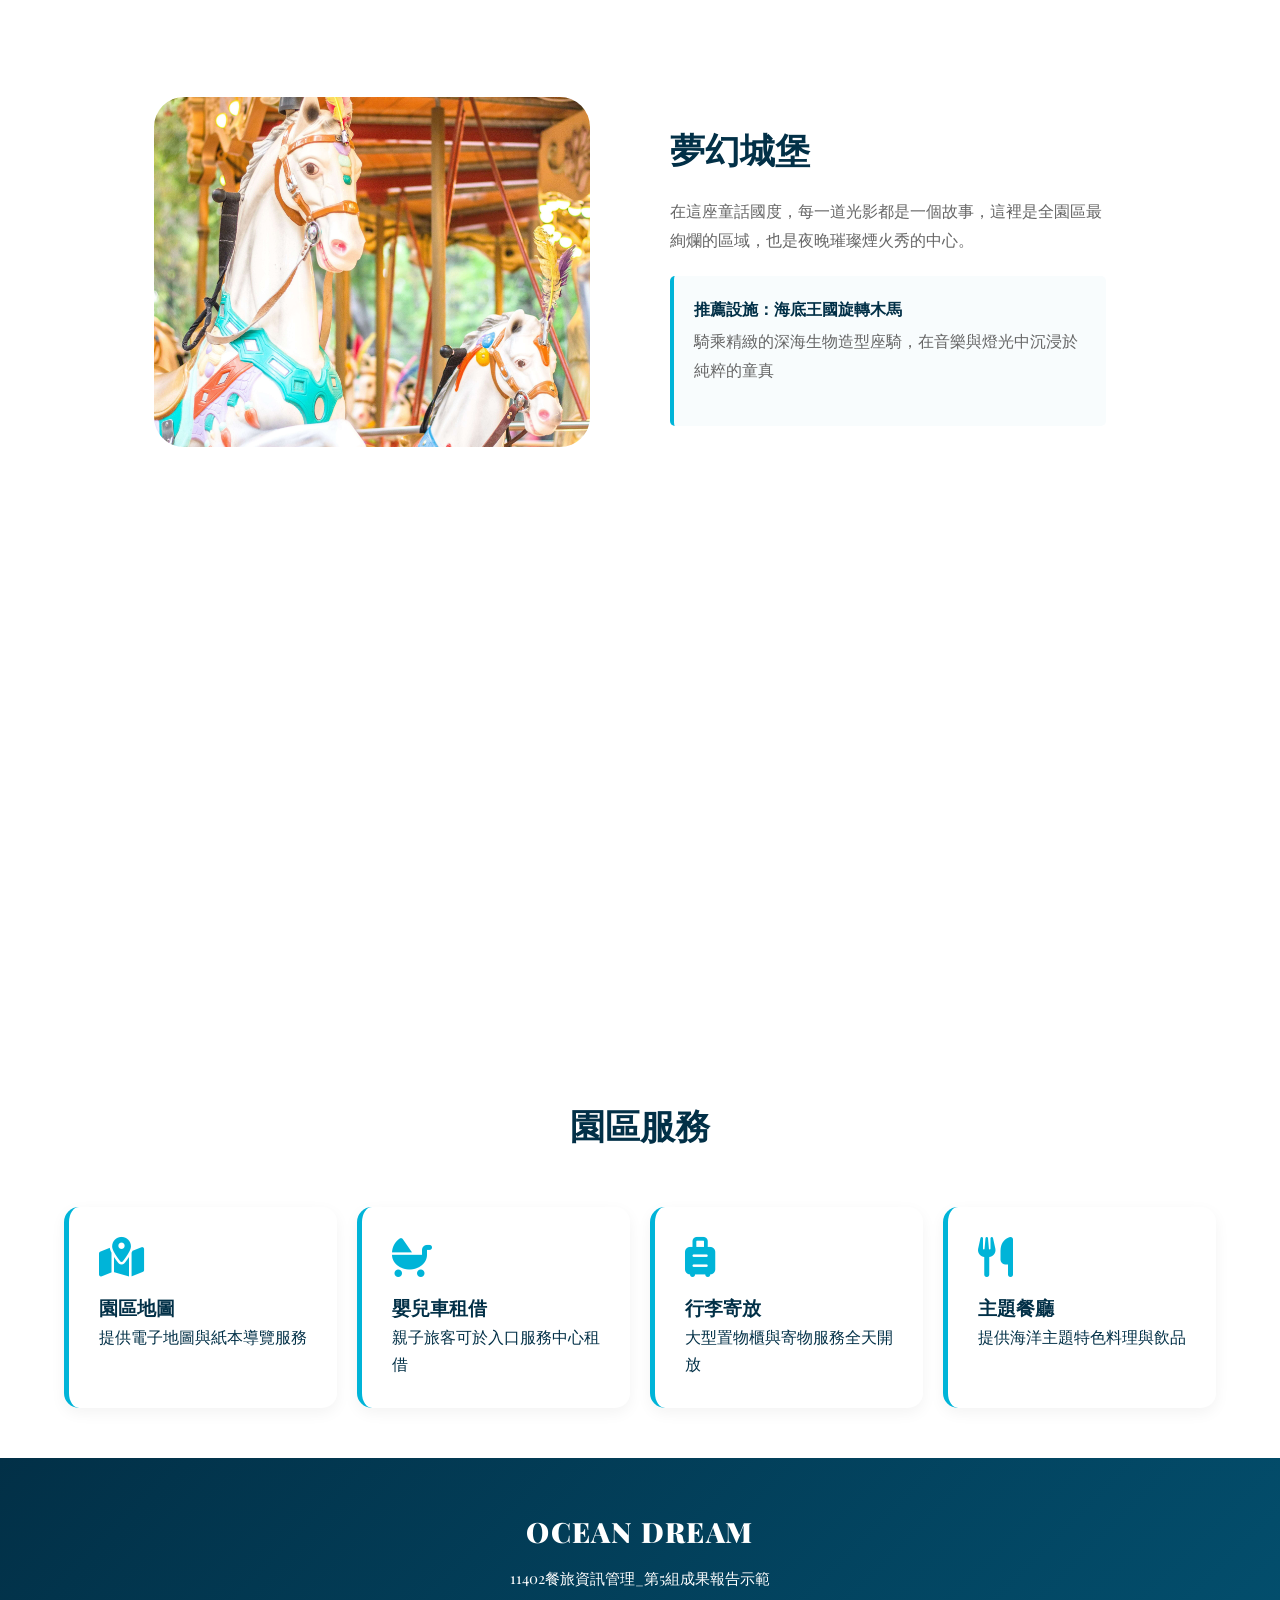
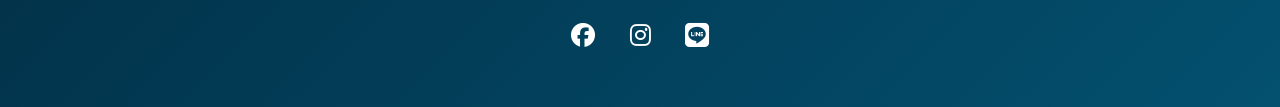
==== commit 9772b750: "Update introduction.html" ====
--- a/OCEAN DREAM/introduction.html
+++ b/OCEAN DREAM/introduction.html
@@ -64,7 +64,7 @@
             <p>潛入深海秘境，與成群魚群共舞，這裡匯集了頂尖的海洋生態體驗，讓您在靜謐中感受大自然的呼吸。</p>
             <div class="highlight-ride">
                 <strong>推薦設施：深海漂流</strong>
-                <p>體驗隨波逐流的樂趣，穿梭於壯麗的海底珊瑚礁中。</p>
+                <p>體驗隨波逐流的樂趣，穿梭於壯麗的海底珊瑚礁中</p>
             </div>
         </div>
     </div>
@@ -76,7 +76,7 @@
             <p>置身於狂野自然的懷抱中，穿越茂密熱帶雨林，探索被遺忘的遺跡與隱藏的火山秘境。</p>
             <div class="highlight-ride">
                 <strong>推薦設施：火山探險</strong>
-                <p>搭乘越野探險車，深入活火山區域，感受熱力四射的感官刺激。</p>
+                <p>搭乘越野探險車，深入活火山區域，感受熱力四射的感官刺激</p>
             </div>
         </div>
     </div>
@@ -88,7 +88,7 @@
             <p>在這座童話國度，每一道光影都是一個故事，這裡是全園區最絢爛的區域，也是夜晚璀璨煙火秀的中心。</p>
             <div class="highlight-ride">
                 <strong>推薦設施：海底王國旋轉木馬</strong>
-                <p>騎乘精緻的深海生物造型座騎，在音樂與燈光中沉浸於純粹的童真。</p>
+                <p>騎乘精緻的深海生物造型座騎，在音樂與燈光中沉浸於純粹的童真</p>
             </div>
         </div>
     </div>
--- a/OCEAN DREAM/style.css
+++ b/OCEAN DREAM/style.css
@@ -580,6 +580,7 @@
     transform: translateY(-10px); 
     box-shadow: 0 15px 30px rgba(0,0,0,0.1); /* 滑鼠滑過時加深陰影，產生「浮起來」的效果 */
 }
+.page-shop .product-card h3 {margin-bottom: 12px; }
 .page-shop .product-card img { width: 100%; height: 280px; object-fit: cover; border-radius: 10px; margin-bottom: 20px; }
 .page-shop .product-card .price { color: var(--primary); font-weight: bold; margin-bottom: 10px; }
 .page-shop .product-card .description { font-size: 0.9rem; color: #666; height: 50px; margin-bottom: 20px; }
@@ -771,7 +772,7 @@
     }
 }
 .page-news .news-card h3 {margin-bottom: 15px;}
-.page-news .feature-content h3 { font-size: 2rem; color: var(--secondary); margin: 15px 0; }
+.page-news .feature-content h3 { font-size: 1.96rem; color: var(--secondary); margin: 15px 0; }
 
 /* 消息列表格線 */
 .page-news .news-grid { display: grid; grid-template-columns: repeat(3, 1fr); gap: 30px; margin-top: 100px;}
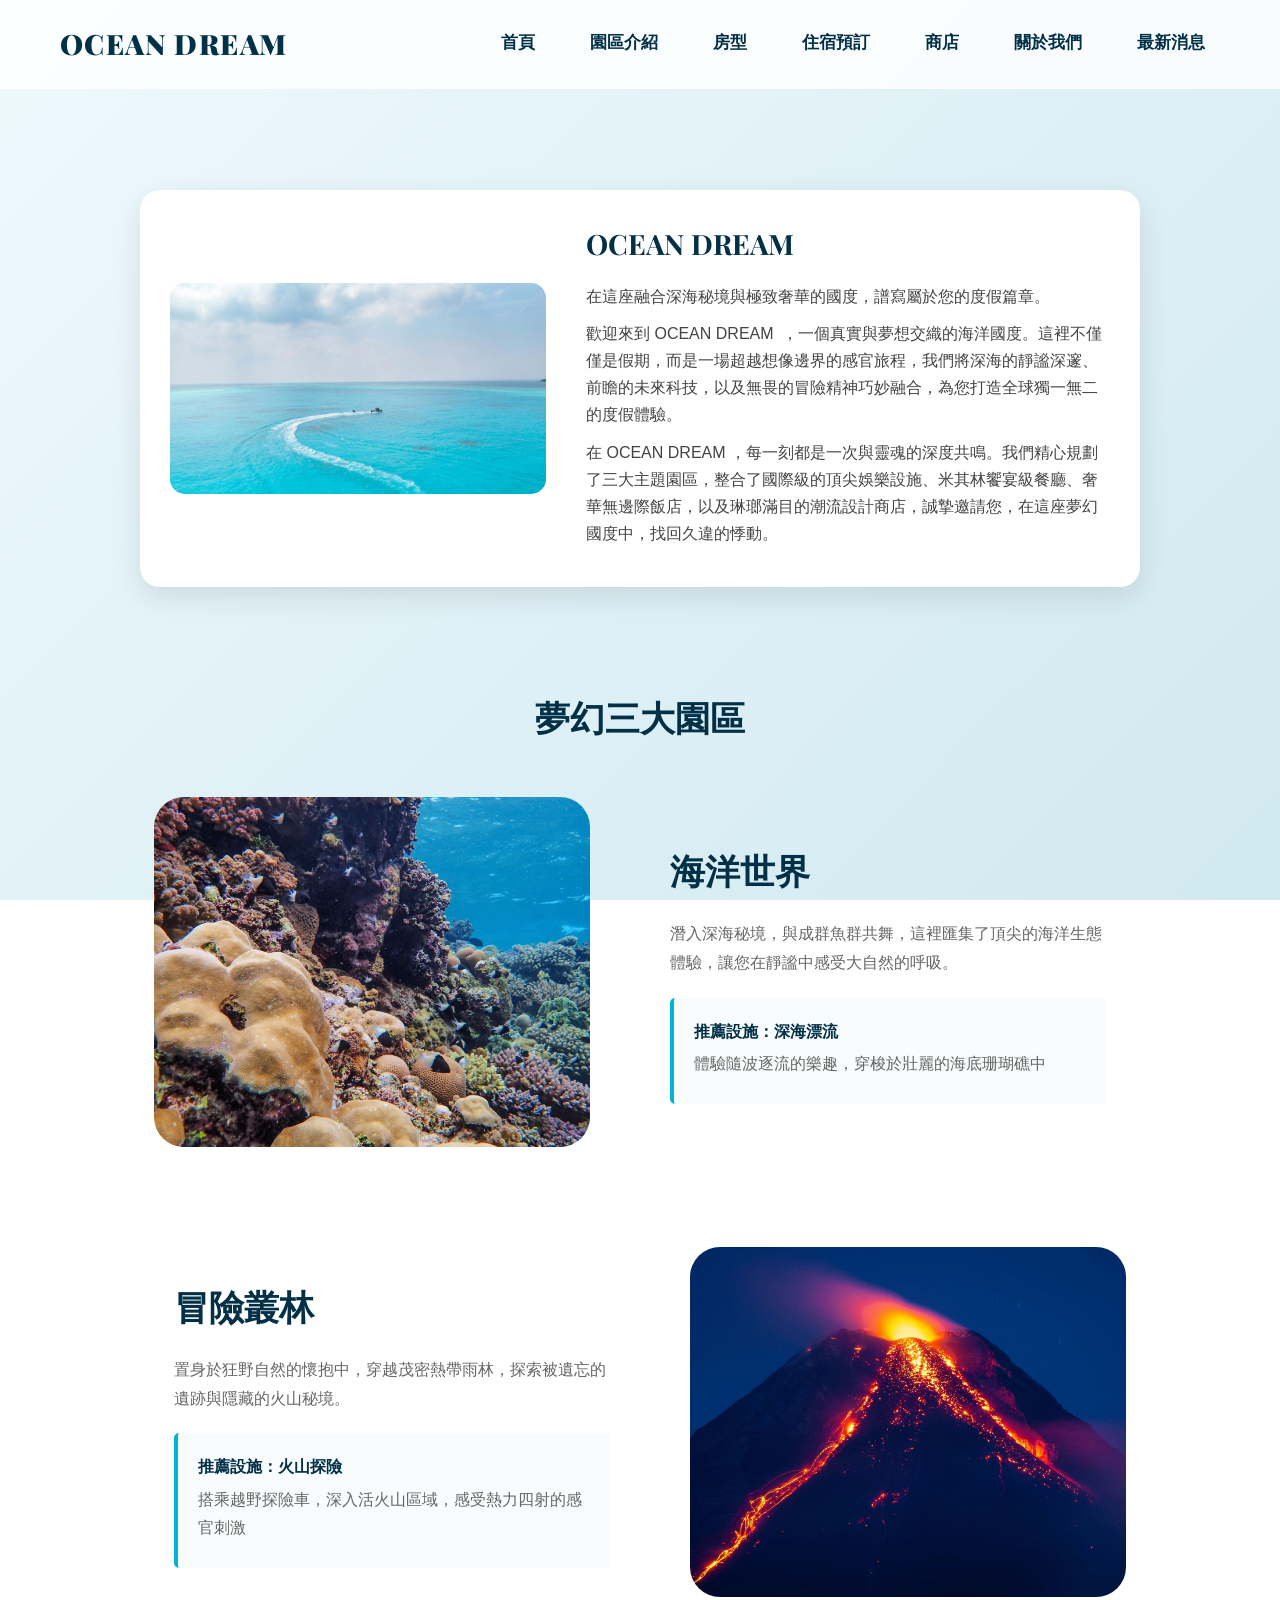
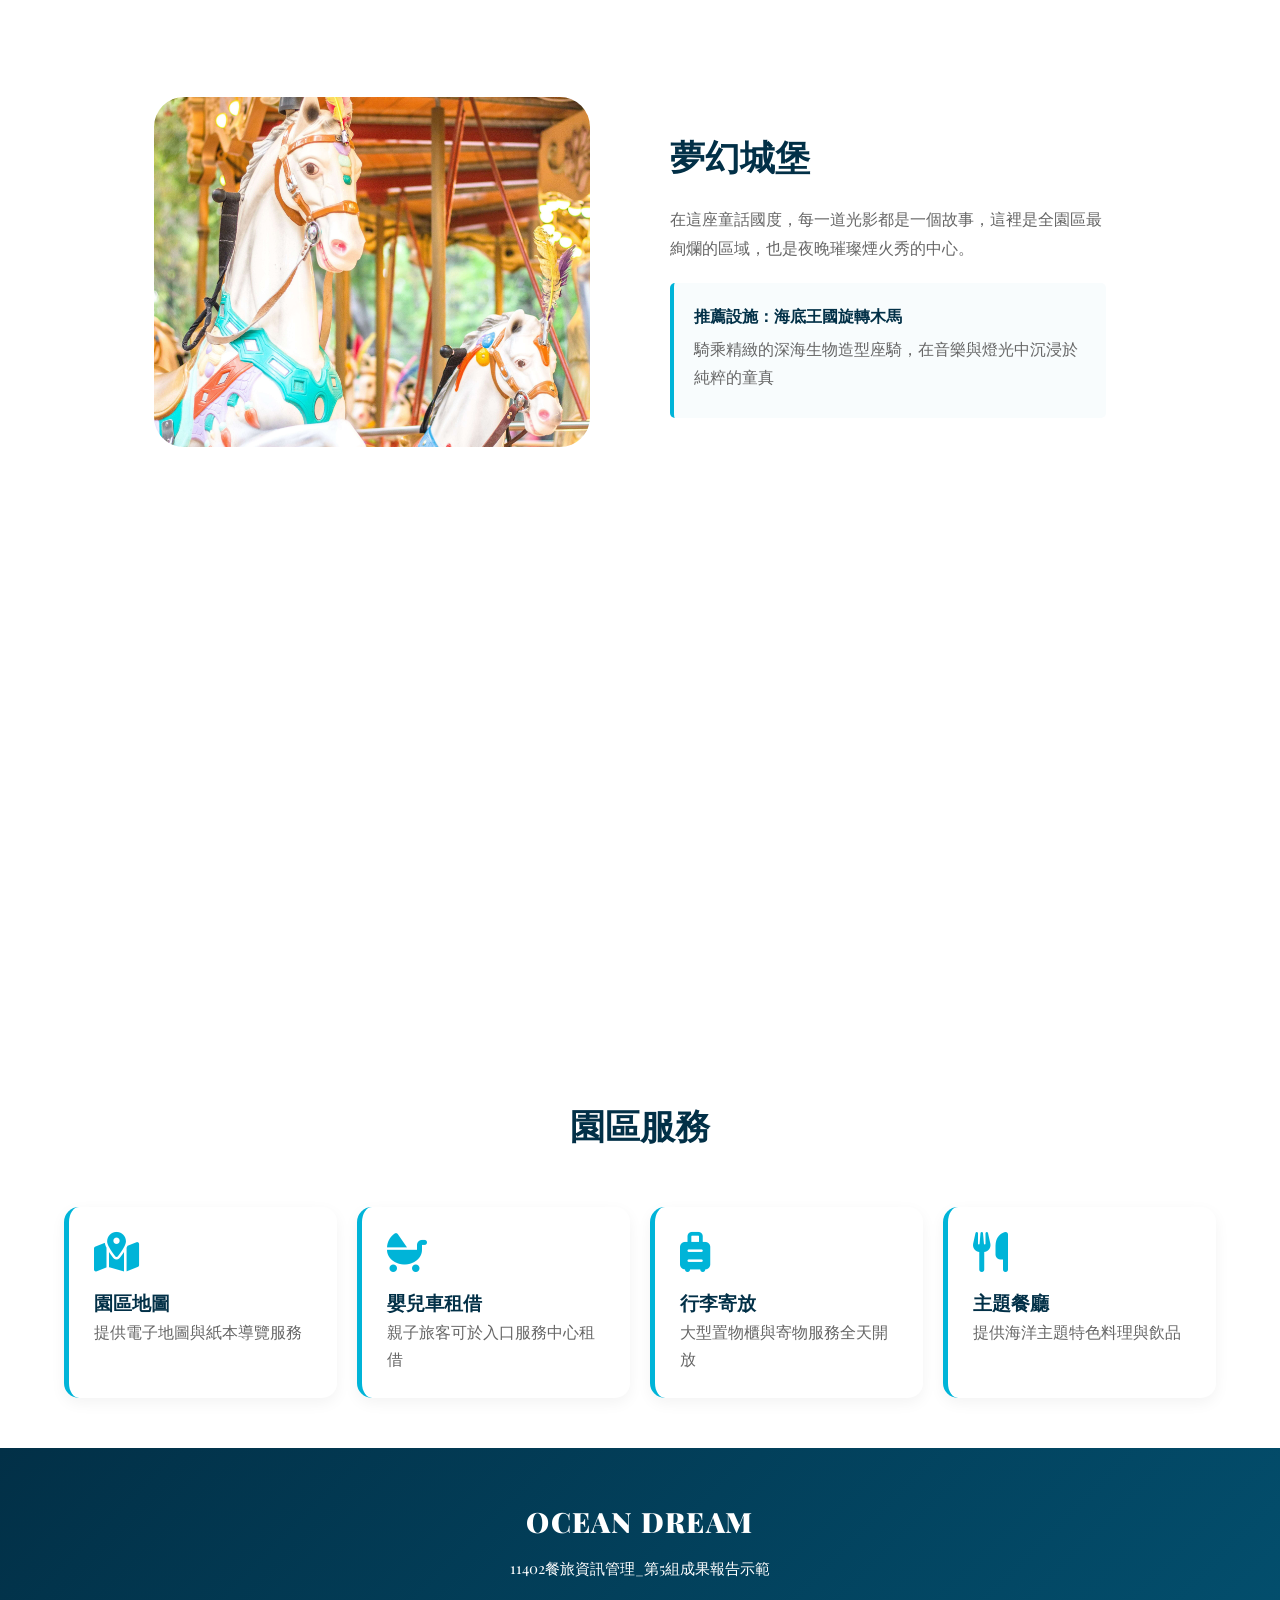
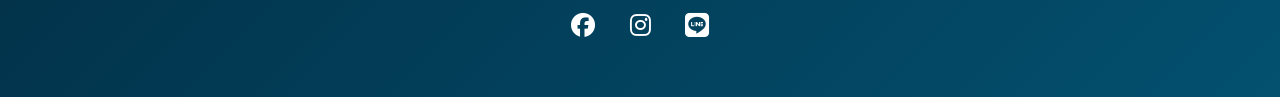
==== commit 31c8e830: "Update introduction.html" ====
--- a/OCEAN DREAM/introduction.html
+++ b/OCEAN DREAM/introduction.html
@@ -44,7 +44,7 @@
             
             <p>歡迎來到 OCEAN DREAM&nbsp; ，一個真實與夢想交織的海洋國度。這裡不僅僅是假期，而是一場超越想像邊界的感官旅程，我們將深海的靜謐深邃、前瞻的未來科技，以及無畏的冒險精神巧妙融合，為您打造全球獨一無二的度假體驗。</p>
       
-            <p>在 OCEAN DREAM ，每一刻都是一次與靈魂的深度共鳴。我們精心規劃了四大主題園區，整合了國際級的頂尖娛樂設施、米其林饗宴級餐廳、奢華無邊際飯店，以及琳瑯滿目的潮流設計商店，誠摯邀請您，在這座夢幻國度中，找回久違的悸動。</p>
+            <p>在 OCEAN DREAM ，每一刻都是一次與靈魂的深度共鳴。我們精心規劃了三大主題園區，整合了國際級的頂尖娛樂設施、米其林饗宴級餐廳、奢華無邊際飯店，以及琳瑯滿目的潮流設計商店，誠摯邀請您，在這座夢幻國度中，找回久違的悸動。</p>
                 </div>
 
             </div>
--- a/OCEAN DREAM/style.css
+++ b/OCEAN DREAM/style.css
@@ -122,8 +122,9 @@
     text-align: center;
     color: #FFFFFF;
 }
+.page-index .hero-content span { font-size: 20px; }
 .page-index .hero-content h1 { font-size: 4rem; margin-bottom: 20px; font-weight: 800; }
-.page-index .hero-content p { font-size: 1.5rem; margin-bottom: 30px; }
+.page-index .hero-content p { font-size: 1.3rem; margin-bottom: 30px; }
 .page-index .cta-btn {
     background-color: #00b4d8;
     color: var(--white);
@@ -230,7 +231,7 @@
     border-radius: 5px;
 }
 .page-intro .highlight-ride strong { color: var(--secondary); display: block; margin-bottom: 5px; }
-
+.page-intro .highlight-ride p { margin-bottom: 5px; }
 /* ===== 夜間活動區塊 (Show Hero) ===== */
 .page-intro .show-hero {
     position: relative;
@@ -276,7 +277,8 @@
 }
 /* ===== 園區服務 ===== */
 .page-intro .service-list { display: grid; grid-template-columns: repeat(auto-fit, minmax(250px, 1fr)); gap: 20px; max-width: 1200px; margin: 0 auto; }
-.page-intro .service-item { background: white; padding: 30px; border-radius: 15px; border-left: 5px solid var(--primary); box-shadow: 0 5px 15px rgba(0,0,0,0.05); }
+.page-intro .service-item { background: white; padding: 25px; border-radius: 15px; border-left: 5px solid var(--primary); box-shadow: 0 5px 15px rgba(0,0,0,0.05); }
+.page-intro .service-item p { color: #666666; }
 /* ===== 園區服務圖標樣式 ===== */
 .page-intro .service-item i {
     font-size: 2.5rem;          /* 圖標大小 */
@@ -454,14 +456,14 @@
     font-size: 2rem;
     margin-bottom: 10px; /* 控制與小字的距離 */
     color: var(--secondary);
-    font-weight: 700;
+    font-weight: 750;
 }
 
 /* 小字副標題：優雅、輕盈 */
 .page-order .section-subtitle {
-    color: var(--secondary);
+    color: #666666;
     font-size: 1rem;
-    font-weight: 300;
+    font-weight: 400;
     opacity: 0.8;
     margin: 0;
     line-height: 1.5;
@@ -489,7 +491,7 @@
 .page-order .total-price { 
     font-size: 1.5rem; 
     color: var(--primary); 
-    font-weight: 800; 
+    font-weight: 650; 
     margin: 25px 0; 
     text-align: center; 
     padding: 15px;
@@ -539,7 +541,7 @@
     color: var(--secondary);
     margin-top: 0;
     margin-bottom: 0;
-    font-weight: 300;
+    font-weight: 360;
 }
 
 /* 裝飾線：增加細節質感 */
@@ -602,6 +604,9 @@
 .page-about .info-block { text-align: center; max-width: 800px; margin: 0 auto 80px; margin-top: 100px;}
 .page-about .info-block {
 	font-size: 1rem;
+	}
+.page-about .info-block h2 {
+	margin-bottom: 15px;
 	}
 .page-about .contact-card {
     background: #f9f9f9;
@@ -729,7 +734,7 @@
     transition: all 0.5s ease; /* 平滑過渡效果 */
     background: transparent;
 }
-
+.page-news .news-feature p { color: #666666; margin-bottom: 15px;}
 .page-news .news-feature img {
     width: 50%;
     height: 350px;
@@ -772,7 +777,8 @@
     }
 }
 .page-news .news-card h3 {margin-bottom: 15px;}
-.page-news .feature-content h3 { font-size: 1.96rem; color: var(--secondary); margin: 15px 0; }
+.page-news .news-card p { color: #666666; }
+.page-news .feature-content h3 { font-size: 1.93rem; color: var(--secondary); margin: 15px 0; }
 
 /* 消息列表格線 */
 .page-news .news-grid { display: grid; grid-template-columns: repeat(3, 1fr); gap: 30px; margin-top: 100px;}
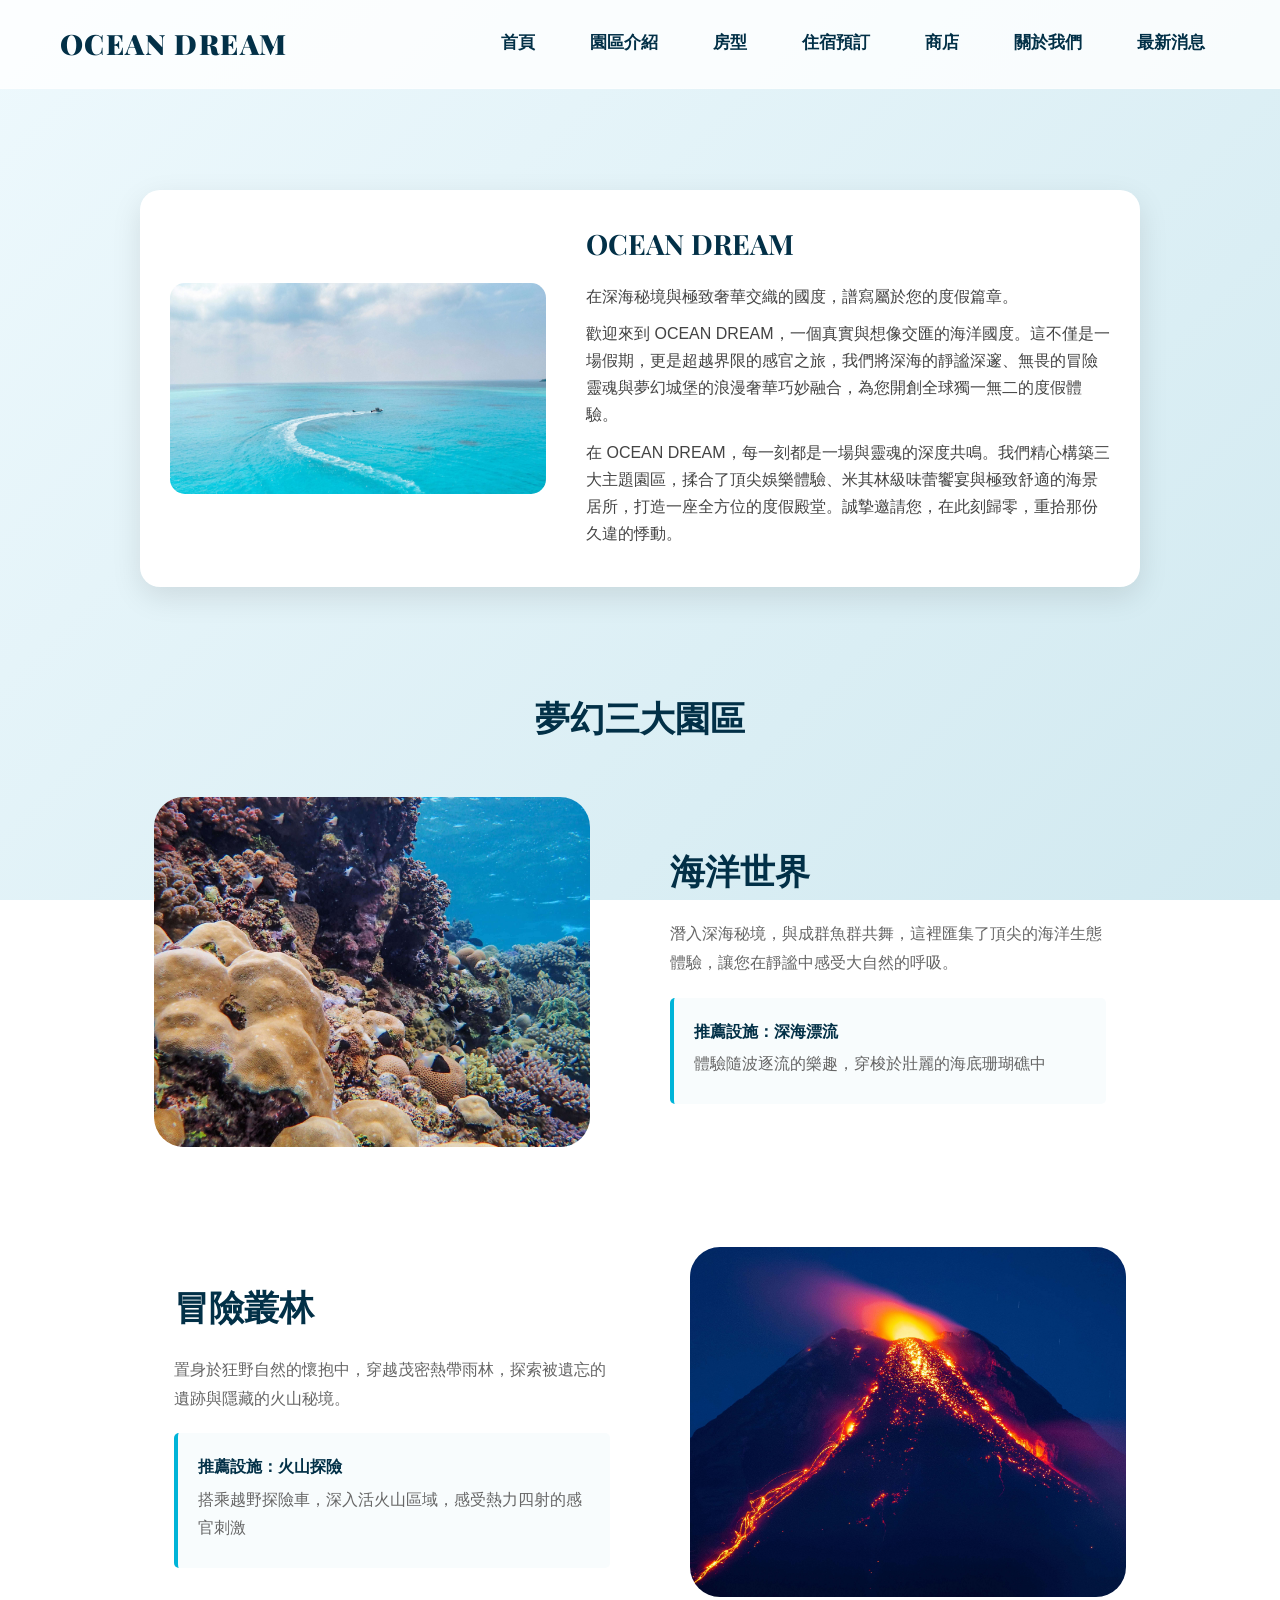
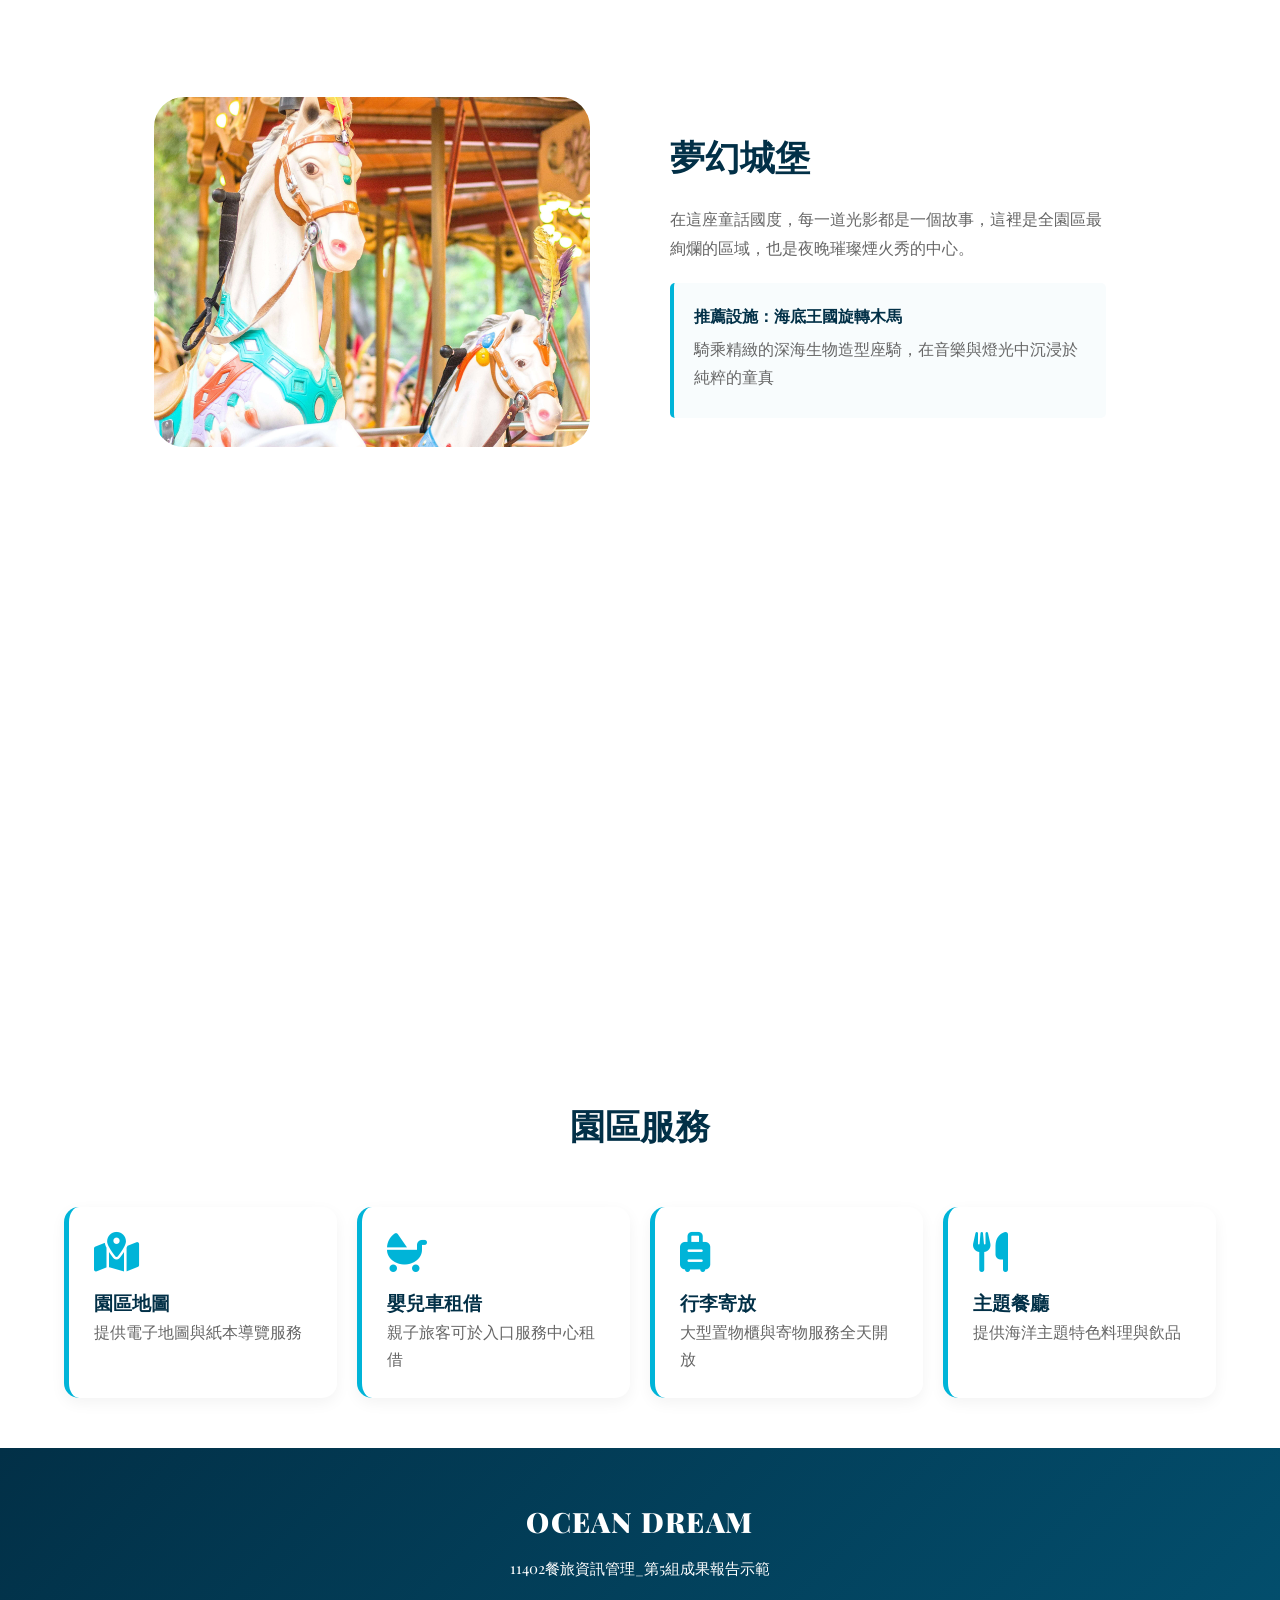
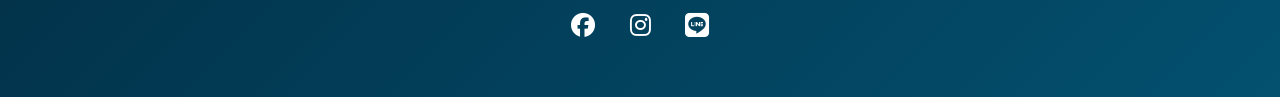
==== commit 516d9103: "Update introduction.html" ====
--- a/OCEAN DREAM/introduction.html
+++ b/OCEAN DREAM/introduction.html
@@ -40,11 +40,11 @@
 
                 <div class="card-text">
                     <h3>OCEAN DREAM </h3>
-                    <p class="highlight-text">在這座融合深海秘境與極致奢華的國度，譜寫屬於您的度假篇章。</p>
+                    <p class="highlight-text">在深海秘境與極致奢華交織的國度，譜寫屬於您的度假篇章。</p>
             
-            <p>歡迎來到 OCEAN DREAM&nbsp; ，一個真實與夢想交織的海洋國度。這裡不僅僅是假期，而是一場超越想像邊界的感官旅程，我們將深海的靜謐深邃、前瞻的未來科技，以及無畏的冒險精神巧妙融合，為您打造全球獨一無二的度假體驗。</p>
+            <p>歡迎來到 OCEAN DREAM，一個真實與想像交匯的海洋國度。這不僅是一場假期，更是超越界限的感官之旅，我們將深海的靜謐深邃、無畏的冒險靈魂與夢幻城堡的浪漫奢華巧妙融合，為您開創全球獨一無二的度假體驗。</p>
       
-            <p>在 OCEAN DREAM ，每一刻都是一次與靈魂的深度共鳴。我們精心規劃了三大主題園區，整合了國際級的頂尖娛樂設施、米其林饗宴級餐廳、奢華無邊際飯店，以及琳瑯滿目的潮流設計商店，誠摯邀請您，在這座夢幻國度中，找回久違的悸動。</p>
+            <p>在 OCEAN DREAM，每一刻都是一場與靈魂的深度共鳴。我們精心構築三大主題園區，揉合了頂尖娛樂體驗、米其林級味蕾饗宴與極致舒適的海景居所，打造一座全方位的度假殿堂。誠摯邀請您，在此刻歸零，重拾那份久違的悸動。</p>
                 </div>
 
             </div>
@@ -81,7 +81,7 @@
         </div>
     </div>
 
-    <div class="park-item">
+    <div class="park-item ">
         <div class="park-img"><img src="images/intro4.jpg" alt="夢幻城堡"></div>
         <div class="park-desc">
             <h3>夢幻城堡</h3>
